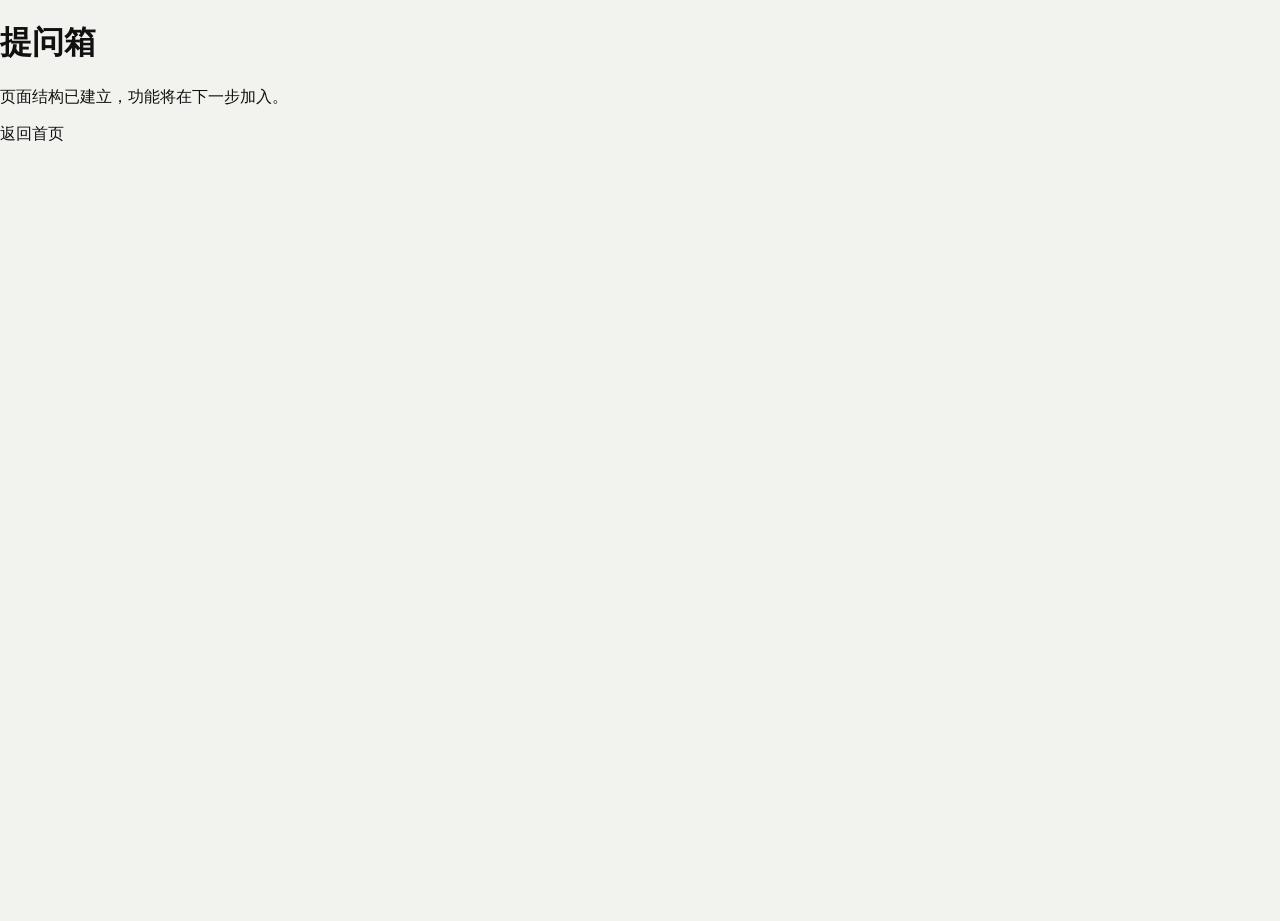
==== pages/question.html @ caac758d "脚手架重新搭建" ====
<!DOCTYPE html>
<html lang="zh-CN">
<head>
  <meta charset="UTF-8" />
  <meta
    name="viewport"
    content="width=device-width, initial-scale=1.0, viewport-fit=cover"
  />

  <title>提问箱 · 未读信号</title>

  <link rel="stylesheet" href="../css/base.css" />
</head>

<body>
  <main>
    <h1>提问箱</h1>
    <p>页面结构已建立，功能将在下一步加入。</p>
    <a href="../index.html">返回首页</a>
  </main>
</body>
</html>
---- css/base.css ----
:root {
  --ink: #111111;
  --ink-soft: rgba(17, 17, 17, 0.62);
  --ink-muted: rgba(17, 17, 17, 0.42);
  --line: rgba(17, 17, 17, 0.14);
  --line-strong: rgba(17, 17, 17, 0.26);

  --paper: #f2f2ef;
  --paper-deep: #e5e5e1;
  --glass: rgba(255, 255, 255, 0.42);

  /*
    不加载外部字体。
    中文优先使用系统无衬线字体；
    英文和数字使用等宽字体，形成信号设备界面感。
  */
  --font-sans:
    "PingFang SC",
    "Hiragino Sans GB",
    "Microsoft YaHei",
    "Noto Sans CJK SC",
    Arial,
    sans-serif;

  --font-mono:
    "SFMono-Regular",
    "Cascadia Mono",
    "Roboto Mono",
    "Courier New",
    monospace;
}

* {
  box-sizing: border-box;
}

html {
  min-width: 320px;
  min-height: 100%;
  background: var(--paper);
}

body {
  min-width: 320px;
  min-height: 100svh;
  margin: 0;
  color: var(--ink);
  background: var(--paper);
  font-family: var(--font-sans);
  -webkit-font-smoothing: antialiased;
  text-rendering: optimizeLegibility;
}

button,
a,
input,
textarea,
select {
  font: inherit;
}

a {
  color: inherit;
  text-decoration: none;
}

button {
  border: 0;
}

.app-shell {
  width: 100%;
  min-height: 100svh;
  overflow: hidden;
}

.is-hidden {
  display: none !important;
}

.is-leaving {
  animation: screen-leave 0.8s ease both;
}

.is-entering {
  animation: screen-enter 1s cubic-bezier(0.2, 0.8, 0.2, 1) both;
}

@keyframes screen-leave {
  to {
    opacity: 0;
    filter: blur(12px);
    transform: scale(1.025);
  }
}

@keyframes screen-enter {
  from {
    opacity: 0;
    filter: blur(12px);
    transform: scale(0.985);
  }

  to {
    opacity: 1;
    filter: blur(0);
    transform: scale(1);
  }
}

@media (prefers-reduced-motion: reduce) {
  *,
  *::before,
  *::after {
    animation-duration: 0.01ms !important;
    animation-iteration-count: 1 !important;
    transition-duration: 0.01ms !important;
  }
}
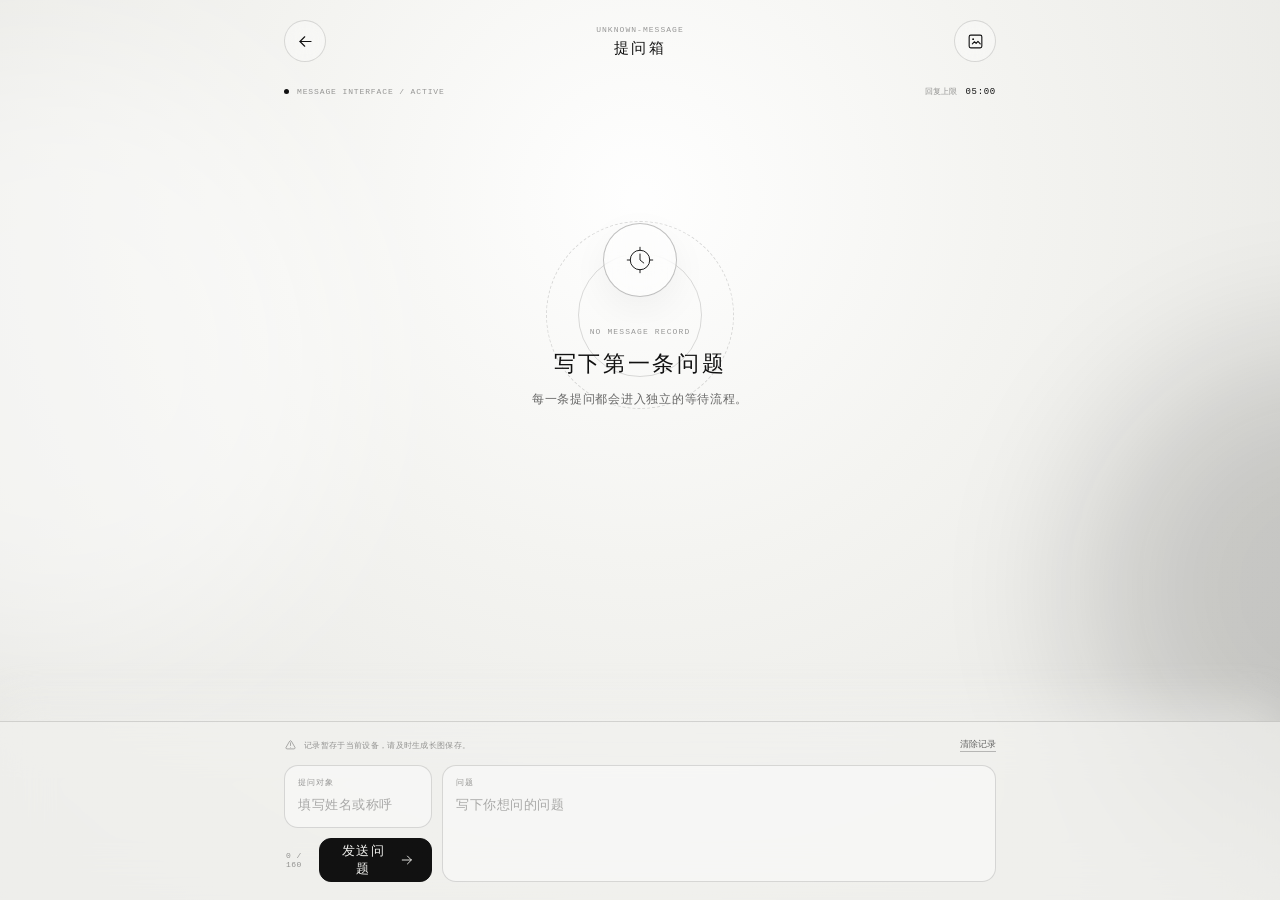
==== commit 7ad6e08e: "更新提问箱内容与逻辑" ====
--- a/pages/question.html
+++ b/pages/question.html
@@ -7,16 +7,275 @@
     content="width=device-width, initial-scale=1.0, viewport-fit=cover"
   />
 
+  <meta name="theme-color" content="#f2f2ef" />
+  <meta name="description" content="未读信号提问箱" />
+
   <title>提问箱 · 未读信号</title>
 
   <link rel="stylesheet" href="../css/base.css" />
+  <link rel="stylesheet" href="../css/question.css" />
 </head>
 
 <body>
-  <main>
-    <h1>提问箱</h1>
-    <p>页面结构已建立，功能将在下一步加入。</p>
-    <a href="../index.html">返回首页</a>
+  <main class="question-page">
+    <div class="question-grain" aria-hidden="true"></div>
+    <div class="question-ambient ambient-one" aria-hidden="true"></div>
+    <div class="question-ambient ambient-two" aria-hidden="true"></div>
+
+    <header class="question-header">
+      <a class="back-button" href="../index.html" aria-label="返回主页">
+        <svg
+          viewBox="0 0 24 24"
+          fill="none"
+          xmlns="http://www.w3.org/2000/svg"
+          aria-hidden="true"
+        >
+          <path
+            d="M19 12H5"
+            stroke="currentColor"
+            stroke-width="1.4"
+            stroke-linecap="round"
+          />
+          <path
+            d="M11 6L5 12L11 18"
+            stroke="currentColor"
+            stroke-width="1.4"
+            stroke-linecap="round"
+            stroke-linejoin="round"
+          />
+        </svg>
+      </a>
+
+      <div class="question-brand">
+        <span>UNKNOWN-MESSAGE</span>
+        <strong>提问箱</strong>
+      </div>
+
+      <button
+        class="header-icon-button"
+        id="exportButton"
+        type="button"
+        aria-label="生成对话长图"
+      >
+        <svg
+          viewBox="0 0 24 24"
+          fill="none"
+          xmlns="http://www.w3.org/2000/svg"
+          aria-hidden="true"
+        >
+          <rect
+            x="4"
+            y="4"
+            width="16"
+            height="16"
+            rx="2"
+            stroke="currentColor"
+            stroke-width="1.4"
+          />
+          <path
+            d="M8 15L10.7 12.3L12.8 14.4L15.1 11.8L18 15"
+            stroke="currentColor"
+            stroke-width="1.4"
+            stroke-linecap="round"
+            stroke-linejoin="round"
+          />
+          <circle
+            cx="9"
+            cy="9"
+            r="1.2"
+            fill="currentColor"
+          />
+        </svg>
+      </button>
+    </header>
+
+    <section class="session-meta" aria-label="当前传输设置">
+      <div class="session-meta-line">
+        <span class="meta-dot"></span>
+        <span>MESSAGE INTERFACE / ACTIVE</span>
+      </div>
+
+      <button class="wait-setting-link" id="waitSettingLink" type="button">
+        <span>回复上限</span>
+        <strong id="waitTimeLabel">05:00</strong>
+      </button>
+    </section>
+
+    <section class="conversation-area" id="conversationArea" aria-live="polite">
+      <div class="empty-conversation" id="emptyConversation">
+        <div class="empty-orbit empty-orbit-one" aria-hidden="true"></div>
+        <div class="empty-orbit empty-orbit-two" aria-hidden="true"></div>
+
+        <div class="empty-node" aria-hidden="true">
+          <svg
+            viewBox="0 0 48 48"
+            fill="none"
+            xmlns="http://www.w3.org/2000/svg"
+          >
+            <circle
+              cx="24"
+              cy="24"
+              r="13"
+              stroke="currentColor"
+              stroke-width="1.25"
+            />
+            <path
+              d="M24 16V24L29 28"
+              stroke="currentColor"
+              stroke-width="1.25"
+              stroke-linecap="round"
+              stroke-linejoin="round"
+            />
+            <path
+              d="M11 24H7M41 24H37M24 11V7M24 41V37"
+              stroke="currentColor"
+              stroke-width="1.25"
+              stroke-linecap="round"
+            />
+          </svg>
+        </div>
+
+        <p class="empty-eyebrow">NO MESSAGE RECORD</p>
+        <h1>写下第一条问题</h1>
+        <p class="empty-description">
+          每一条提问都会进入独立的等待流程。
+        </p>
+      </div>
+
+      <div class="message-list" id="messageList"></div>
+    </section>
+
+    <section class="composer-panel" id="composerPanel">
+      <div class="record-notice">
+        <svg
+          viewBox="0 0 24 24"
+          fill="none"
+          xmlns="http://www.w3.org/2000/svg"
+          aria-hidden="true"
+        >
+          <path
+            d="M12 7V12"
+            stroke="currentColor"
+            stroke-width="1.4"
+            stroke-linecap="round"
+          />
+          <circle cx="12" cy="16" r="0.8" fill="currentColor" />
+          <path
+            d="M10.3 4.2L3.9 15.2C3.1 16.6 4.1 18.3 5.7 18.3H18.3C19.9 18.3 20.9 16.6 20.1 15.2L13.7 4.2C12.9 2.9 11.1 2.9 10.3 4.2Z"
+            stroke="currentColor"
+            stroke-width="1.4"
+            stroke-linejoin="round"
+          />
+        </svg>
+
+        <span>记录暂存于当前设备，请及时生成长图保存。</span>
+
+        <button id="clearHistoryButton" type="button">
+          清除记录
+        </button>
+      </div>
+
+      <form class="question-form" id="questionForm">
+        <label class="field-group field-recipient">
+          <span class="field-label">提问对象</span>
+          <input
+            id="recipientInput"
+            name="recipient"
+            type="text"
+            maxlength="24"
+            autocomplete="off"
+            placeholder="填写姓名或称呼"
+          />
+        </label>
+
+        <label class="field-group field-question">
+          <span class="field-label">问题</span>
+          <textarea
+            id="questionInput"
+            name="question"
+            rows="2"
+            maxlength="160"
+            placeholder="写下你想问的问题"
+          ></textarea>
+        </label>
+
+        <div class="form-bottom">
+          <span class="character-count" id="characterCount">0 / 160</span>
+
+          <button class="send-button" id="sendButton" type="submit">
+            <span>发送问题</span>
+            <svg
+              viewBox="0 0 24 24"
+              fill="none"
+              xmlns="http://www.w3.org/2000/svg"
+              aria-hidden="true"
+            >
+              <path
+                d="M5 12H19"
+                stroke="currentColor"
+                stroke-width="1.4"
+                stroke-linecap="round"
+              />
+              <path
+                d="M13 6L19 12L13 18"
+                stroke="currentColor"
+                stroke-width="1.4"
+                stroke-linecap="round"
+                stroke-linejoin="round"
+              />
+            </svg>
+          </button>
+        </div>
+      </form>
+    </section>
+
+    <div class="export-layer is-hidden" id="exportLayer" role="dialog" aria-modal="true">
+      <div class="export-backdrop" data-close-export="true"></div>
+
+      <section class="export-dialog" aria-label="对话长图">
+        <header class="export-dialog-header">
+          <div>
+            <span>MESSAGE ARCHIVE</span>
+            <strong>对话长图已生成</strong>
+          </div>
+
+          <button
+            class="header-icon-button"
+            id="closeExportButton"
+            type="button"
+            aria-label="关闭长图预览"
+          >
+            <svg
+              viewBox="0 0 24 24"
+              fill="none"
+              xmlns="http://www.w3.org/2000/svg"
+              aria-hidden="true"
+            >
+              <path
+                d="M6 6L18 18M18 6L6 18"
+                stroke="currentColor"
+                stroke-width="1.4"
+                stroke-linecap="round"
+              />
+            </svg>
+          </button>
+        </header>
+
+        <div class="export-image-wrap">
+          <img id="exportImage" alt="未读信号对话记录长图" />
+        </div>
+
+        <p class="export-help">
+          长按图片保存；桌面设备可使用下载按钮保存。
+        </p>
+
+        <a class="download-button" id="downloadButton" download="unknown-message-record.png">
+          下载长图
+        </a>
+      </section>
+    </div>
   </main>
+
+  <script type="module" src="../js/question.js"></script>
 </body>
 </html>
--- a/css/question.css
+++ b/css/question.css
@@ -0,0 +1,821 @@
+.question-page {
+  position: relative;
+  display: flex;
+  flex-direction: column;
+  width: 100%;
+  min-height: 100svh;
+  overflow: hidden;
+  color: var(--ink);
+  background:
+    radial-gradient(
+      circle at 50% 22%,
+      rgba(255, 255, 255, 0.95) 0%,
+      rgba(244, 244, 241, 0.94) 38%,
+      rgba(228, 228, 224, 0.98) 100%
+    );
+}
+
+.question-grain {
+  position: fixed;
+  inset: 0;
+  z-index: 20;
+  pointer-events: none;
+  opacity: 0.2;
+  background-image:
+    radial-gradient(rgba(0, 0, 0, 0.18) 0.45px, transparent 0.55px);
+  background-size: 5px 5px;
+  mix-blend-mode: soft-light;
+}
+
+.question-ambient {
+  position: fixed;
+  z-index: 0;
+  border-radius: 50%;
+  pointer-events: none;
+  filter: blur(76px);
+}
+
+.ambient-one {
+  top: 5%;
+  left: -20%;
+  width: min(88vw, 620px);
+  aspect-ratio: 1;
+  opacity: 0.48;
+  background: rgba(255, 255, 255, 0.92);
+  animation: question-ambient-drift 11s ease-in-out infinite alternate;
+}
+
+.ambient-two {
+  right: -22%;
+  bottom: 8%;
+  width: min(72vw, 480px);
+  aspect-ratio: 1;
+  opacity: 0.16;
+  background: var(--ink);
+  animation: question-ambient-drift-reverse 13s ease-in-out infinite alternate;
+}
+
+.question-header,
+.session-meta,
+.conversation-area,
+.composer-panel {
+  position: relative;
+  z-index: 2;
+  width: min(100%, 760px);
+  margin-right: auto;
+  margin-left: auto;
+}
+
+.question-header {
+  display: grid;
+  grid-template-columns: 42px 1fr 42px;
+  align-items: center;
+  padding: max(20px, env(safe-area-inset-top)) 24px 0;
+}
+
+.back-button,
+.header-icon-button {
+  display: grid;
+  width: 42px;
+  height: 42px;
+  padding: 0;
+  place-items: center;
+  border: 1px solid var(--line);
+  border-radius: 50%;
+  color: var(--ink);
+  background: rgba(255, 255, 255, 0.3);
+  cursor: pointer;
+  backdrop-filter: blur(12px);
+  -webkit-backdrop-filter: blur(12px);
+  transition:
+    transform 0.28s ease,
+    color 0.28s ease,
+    background 0.28s ease,
+    border-color 0.28s ease;
+}
+
+.back-button svg,
+.header-icon-button svg {
+  width: 19px;
+  height: 19px;
+}
+
+.back-button:hover,
+.back-button:focus-visible,
+.header-icon-button:hover,
+.header-icon-button:focus-visible {
+  border-color: var(--ink);
+  color: var(--paper);
+  background: var(--ink);
+  outline: none;
+  transform: translateY(-2px);
+}
+
+.question-brand {
+  display: flex;
+  flex-direction: column;
+  align-items: center;
+  gap: 5px;
+}
+
+.question-brand span,
+.question-brand strong,
+.session-meta,
+.field-label,
+.character-count,
+.record-notice,
+.message-time,
+.message-kind,
+.export-dialog-header span,
+.export-help,
+.download-button {
+  font-family: var(--font-mono);
+}
+
+.question-brand span {
+  color: var(--ink-muted);
+  font-size: 8px;
+  letter-spacing: 0.13em;
+}
+
+.question-brand strong {
+  font-size: 15px;
+  font-weight: 500;
+  letter-spacing: 0.16em;
+}
+
+.session-meta {
+  display: flex;
+  align-items: center;
+  justify-content: space-between;
+  padding: 24px 24px 17px;
+  color: var(--ink-muted);
+  font-size: 8px;
+  letter-spacing: 0.11em;
+}
+
+.session-meta-line {
+  display: flex;
+  align-items: center;
+  gap: 8px;
+}
+
+.meta-dot {
+  width: 5px;
+  height: 5px;
+  border-radius: 50%;
+  background: var(--ink);
+  animation: meta-dot-pulse 1.8s ease-out infinite;
+}
+
+.wait-setting-link {
+  display: flex;
+  align-items: center;
+  gap: 8px;
+  padding: 0;
+  color: var(--ink-muted);
+  border: 0;
+  background: transparent;
+  cursor: pointer;
+}
+
+.wait-setting-link strong {
+  color: var(--ink);
+  font-size: 9px;
+  font-weight: 500;
+  letter-spacing: 0.08em;
+}
+
+.conversation-area {
+  flex: 1;
+  min-height: 0;
+  overflow-y: auto;
+  padding: 6px 24px 252px;
+  scrollbar-width: none;
+}
+
+.conversation-area::-webkit-scrollbar {
+  display: none;
+}
+
+.empty-conversation {
+  position: relative;
+  display: grid;
+  min-height: 390px;
+  overflow: hidden;
+  place-content: center;
+  place-items: center;
+  text-align: center;
+}
+
+.empty-orbit {
+  position: absolute;
+  border: 1px solid var(--line);
+  border-radius: 50%;
+}
+
+.empty-orbit-one {
+  width: 188px;
+  height: 188px;
+  border-style: dashed;
+  animation: empty-orbit-spin 16s linear infinite;
+}
+
+.empty-orbit-two {
+  width: 124px;
+  height: 124px;
+  animation: empty-orbit-spin-reverse 10s linear infinite;
+}
+
+.empty-node {
+  position: relative;
+  z-index: 1;
+  display: grid;
+  width: 74px;
+  height: 74px;
+  margin-bottom: 30px;
+  place-items: center;
+  border: 1px solid var(--line-strong);
+  border-radius: 50%;
+  background: rgba(255, 255, 255, 0.32);
+  box-shadow: 0 12px 36px rgba(17, 17, 17, 0.05);
+  backdrop-filter: blur(14px);
+  -webkit-backdrop-filter: blur(14px);
+}
+
+.empty-node svg {
+  width: 36px;
+  height: 36px;
+}
+
+.empty-eyebrow {
+  position: relative;
+  z-index: 1;
+  margin: 0;
+  color: var(--ink-muted);
+  font-family: var(--font-mono);
+  font-size: 8px;
+  letter-spacing: 0.14em;
+}
+
+.empty-conversation h1 {
+  position: relative;
+  z-index: 1;
+  margin: 13px 0 0;
+  font-size: 22px;
+  font-weight: 500;
+  letter-spacing: 0.12em;
+}
+
+.empty-description {
+  position: relative;
+  z-index: 1;
+  margin: 12px 0 0;
+  color: var(--ink-soft);
+  font-size: 12px;
+  letter-spacing: 0.06em;
+}
+
+.message-list {
+  display: flex;
+  flex-direction: column;
+  gap: 16px;
+  width: 100%;
+  padding-top: 8px;
+}
+
+.message-block {
+  display: flex;
+  flex-direction: column;
+  max-width: 88%;
+  animation: message-enter 0.54s cubic-bezier(0.2, 0.8, 0.2, 1) both;
+}
+
+.message-block.is-question {
+  align-self: flex-end;
+  align-items: flex-end;
+}
+
+.message-block.is-response,
+.message-block.is-pending {
+  align-self: flex-start;
+  align-items: flex-start;
+}
+
+.message-meta {
+  display: flex;
+  align-items: center;
+  gap: 8px;
+  margin: 0 4px 7px;
+  color: var(--ink-muted);
+}
+
+.message-kind {
+  font-size: 8px;
+  letter-spacing: 0.12em;
+}
+
+.message-time {
+  font-size: 8px;
+  letter-spacing: 0.06em;
+}
+
+.message-bubble {
+  position: relative;
+  padding: 15px 16px;
+  border: 1px solid var(--line);
+  border-radius: 16px;
+  box-shadow: 0 12px 32px rgba(17, 17, 17, 0.04);
+  font-size: 14px;
+  letter-spacing: 0.045em;
+  line-height: 1.75;
+  word-break: break-word;
+  backdrop-filter: blur(15px);
+  -webkit-backdrop-filter: blur(15px);
+}
+
+.is-question .message-bubble {
+  border-top-right-radius: 3px;
+  color: var(--paper);
+  background: var(--ink);
+}
+
+.is-response .message-bubble {
+  border-top-left-radius: 3px;
+  background: rgba(255, 255, 255, 0.45);
+}
+
+.response-recipient {
+  display: block;
+  margin-bottom: 11px;
+  color: var(--ink-muted);
+  font-family: var(--font-mono);
+  font-size: 8px;
+  letter-spacing: 0.12em;
+}
+
+.response-card-row {
+  display: flex;
+  flex-wrap: wrap;
+  gap: 7px;
+}
+
+.response-card {
+  display: inline-flex;
+  padding: 6px 9px;
+  border: 1px solid var(--line-strong);
+  border-radius: 6px;
+  background: rgba(255, 255, 255, 0.48);
+  color: var(--ink);
+  font-size: 13px;
+  letter-spacing: 0.05em;
+  line-height: 1.5;
+  box-shadow: 0 3px 10px rgba(17, 17, 17, 0.025);
+}
+
+.pending-bubble {
+  display: flex;
+  align-items: center;
+  gap: 10px;
+  min-width: 178px;
+  border-top-left-radius: 3px;
+  background: rgba(255, 255, 255, 0.36);
+}
+
+.pending-rings {
+  position: relative;
+  width: 22px;
+  height: 22px;
+}
+
+.pending-rings::before,
+.pending-rings::after {
+  position: absolute;
+  inset: 0;
+  content: "";
+  border: 1px solid var(--ink);
+  border-radius: 50%;
+  animation: pending-ring 1.8s ease-out infinite;
+}
+
+.pending-rings::after {
+  animation-delay: 0.9s;
+}
+
+.pending-copy {
+  display: flex;
+  flex-direction: column;
+  gap: 4px;
+}
+
+.pending-copy strong {
+  font-size: 12px;
+  font-weight: 500;
+  letter-spacing: 0.08em;
+}
+
+.pending-copy small {
+  color: var(--ink-muted);
+  font-family: var(--font-mono);
+  font-size: 8px;
+  letter-spacing: 0.08em;
+}
+
+.composer-panel {
+  position: fixed;
+  right: 0;
+  bottom: 0;
+  left: 0;
+  width: 100%;
+  padding:
+    11px max(24px, env(safe-area-inset-right))
+    max(18px, env(safe-area-inset-bottom))
+    max(24px, env(safe-area-inset-left));
+  border-top: 1px solid var(--line);
+  background: rgba(242, 242, 239, 0.72);
+  box-shadow: 0 -18px 42px rgba(242, 242, 239, 0.46);
+  backdrop-filter: blur(24px);
+  -webkit-backdrop-filter: blur(24px);
+}
+
+.composer-panel > * {
+  width: min(100%, 712px);
+  margin-right: auto;
+  margin-left: auto;
+}
+
+.record-notice {
+  display: flex;
+  align-items: center;
+  gap: 7px;
+  min-height: 24px;
+  color: var(--ink-muted);
+  font-size: 8px;
+  letter-spacing: 0.04em;
+}
+
+.record-notice svg {
+  flex: 0 0 auto;
+  width: 13px;
+  height: 13px;
+}
+
+.record-notice button {
+  margin-left: auto;
+  padding: 0;
+  color: var(--ink-soft);
+  border: 0;
+  border-bottom: 1px solid var(--line-strong);
+  background: transparent;
+  font-size: 9px;
+  cursor: pointer;
+}
+
+.question-form {
+  display: grid;
+  grid-template-columns: 148px 1fr;
+  gap: 10px;
+  margin-top: 8px;
+}
+
+.field-group {
+  display: flex;
+  flex-direction: column;
+  min-width: 0;
+  padding: 11px 13px;
+  border: 1px solid var(--line);
+  border-radius: 14px;
+  background: rgba(255, 255, 255, 0.4);
+  transition:
+    border-color 0.25s ease,
+    box-shadow 0.25s ease,
+    background 0.25s ease;
+}
+
+.field-group:focus-within {
+  border-color: var(--line-strong);
+  background: rgba(255, 255, 255, 0.64);
+  box-shadow: 0 8px 24px rgba(17, 17, 17, 0.05);
+}
+
+.field-label {
+  margin-bottom: 7px;
+  color: var(--ink-muted);
+  font-size: 8px;
+  letter-spacing: 0.12em;
+}
+
+.field-group input,
+.field-group textarea {
+  width: 100%;
+  padding: 0;
+  resize: none;
+  color: var(--ink);
+  border: 0;
+  outline: 0;
+  background: transparent;
+  font-size: 13px;
+  letter-spacing: 0.04em;
+  line-height: 1.6;
+}
+
+.field-group input::placeholder,
+.field-group textarea::placeholder {
+  color: rgba(17, 17, 17, 0.34);
+}
+
+.field-question {
+  grid-row: span 2;
+}
+
+.field-question textarea {
+  min-height: 51px;
+  max-height: 96px;
+}
+
+.form-bottom {
+  display: flex;
+  align-items: center;
+  justify-content: space-between;
+  min-width: 0;
+  padding-left: 2px;
+}
+
+.character-count {
+  color: var(--ink-muted);
+  font-size: 8px;
+  letter-spacing: 0.06em;
+}
+
+.send-button {
+  display: inline-flex;
+  align-items: center;
+  justify-content: center;
+  gap: 11px;
+  min-height: 44px;
+  padding: 0 16px 0 19px;
+  border: 1px solid var(--ink);
+  border-radius: 12px;
+  color: var(--paper);
+  background: var(--ink);
+  font-size: 13px;
+  letter-spacing: 0.1em;
+  cursor: pointer;
+  transition:
+    opacity 0.25s ease,
+    transform 0.25s ease,
+    background 0.25s ease;
+}
+
+.send-button svg {
+  width: 18px;
+  height: 18px;
+}
+
+.send-button:hover,
+.send-button:focus-visible {
+  outline: none;
+  background: #2a2a2a;
+  transform: translateY(-2px);
+}
+
+.send-button:disabled,
+.question-form.is-locked .field-group,
+.question-form.is-locked .send-button {
+  cursor: not-allowed;
+}
+
+.question-form.is-locked .field-group {
+  opacity: 0.48;
+}
+
+.question-form.is-locked .send-button {
+  opacity: 0.45;
+}
+
+.export-layer {
+  position: fixed;
+  inset: 0;
+  z-index: 50;
+  display: grid;
+  padding: 20px;
+  overflow-y: auto;
+  place-items: center;
+}
+
+.export-backdrop {
+  position: fixed;
+  inset: 0;
+  background: rgba(17, 17, 17, 0.34);
+  backdrop-filter: blur(8px);
+  -webkit-backdrop-filter: blur(8px);
+}
+
+.export-dialog {
+  position: relative;
+  width: min(100%, 460px);
+  max-height: calc(100svh - 40px);
+  padding: 18px;
+  overflow-y: auto;
+  border: 1px solid rgba(255, 255, 255, 0.36);
+  border-radius: 20px;
+  background: rgba(244, 244, 241, 0.84);
+  box-shadow: 0 24px 90px rgba(0, 0, 0, 0.2);
+  backdrop-filter: blur(26px);
+  -webkit-backdrop-filter: blur(26px);
+  animation: export-dialog-in 0.34s ease both;
+}
+
+.export-dialog-header {
+  display: flex;
+  align-items: center;
+  justify-content: space-between;
+  margin-bottom: 15px;
+}
+
+.export-dialog-header div {
+  display: flex;
+  flex-direction: column;
+  gap: 6px;
+}
+
+.export-dialog-header span {
+  color: var(--ink-muted);
+  font-size: 8px;
+  letter-spacing: 0.12em;
+}
+
+.export-dialog-header strong {
+  font-size: 15px;
+  font-weight: 500;
+  letter-spacing: 0.1em;
+}
+
+.export-image-wrap {
+  overflow: hidden;
+  border: 1px solid var(--line);
+  border-radius: 10px;
+  background: #f2f2ef;
+}
+
+.export-image-wrap img {
+  display: block;
+  width: 100%;
+  height: auto;
+}
+
+.export-help {
+  margin: 13px 0;
+  color: var(--ink-muted);
+  font-size: 8px;
+  letter-spacing: 0.06em;
+  line-height: 1.7;
+}
+
+.download-button {
+  display: block;
+  width: 100%;
+  padding: 13px;
+  border-radius: 10px;
+  color: var(--paper);
+  background: var(--ink);
+  font-size: 10px;
+  letter-spacing: 0.12em;
+  text-align: center;
+}
+
+@keyframes question-ambient-drift {
+  from {
+    transform: translate(-6%, -5%) scale(0.9);
+  }
+
+  to {
+    transform: translate(27%, 21%) scale(1.15);
+  }
+}
+
+@keyframes question-ambient-drift-reverse {
+  from {
+    transform: translate(8%, 8%) scale(0.85);
+  }
+
+  to {
+    transform: translate(-22%, -24%) scale(1.18);
+  }
+}
+
+@keyframes meta-dot-pulse {
+  0% {
+    box-shadow: 0 0 0 0 rgba(17, 17, 17, 0.28);
+  }
+
+  80%,
+  100% {
+    box-shadow: 0 0 0 6px rgba(17, 17, 17, 0);
+  }
+}
+
+@keyframes empty-orbit-spin {
+  to {
+    transform: rotate(360deg);
+  }
+}
+
+@keyframes empty-orbit-spin-reverse {
+  to {
+    transform: rotate(-360deg);
+  }
+}
+
+@keyframes message-enter {
+  from {
+    opacity: 0;
+    transform: translateY(10px);
+  }
+
+  to {
+    opacity: 1;
+    transform: translateY(0);
+  }
+}
+
+@keyframes pending-ring {
+  0% {
+    opacity: 0.7;
+    transform: scale(0.45);
+  }
+
+  100% {
+    opacity: 0;
+    transform: scale(1.25);
+  }
+}
+
+@keyframes export-dialog-in {
+  from {
+    opacity: 0;
+    transform: translateY(16px) scale(0.98);
+  }
+
+  to {
+    opacity: 1;
+    transform: translateY(0) scale(1);
+  }
+}
+
+@media (max-width: 560px) {
+  .question-header {
+    padding-right: 18px;
+    padding-left: 18px;
+  }
+
+  .session-meta {
+    padding-right: 20px;
+    padding-left: 20px;
+  }
+
+  .conversation-area {
+    padding-right: 20px;
+    padding-bottom: 290px;
+    padding-left: 20px;
+  }
+
+  .composer-panel {
+    padding-right: 16px;
+    padding-left: 16px;
+  }
+
+  .question-form {
+    grid-template-columns: 1fr;
+  }
+
+  .field-question {
+    grid-row: auto;
+  }
+
+  .form-bottom {
+    min-height: 44px;
+  }
+
+  .message-block {
+    max-width: 92%;
+  }
+}
+
+@media (max-width: 390px) {
+  .record-notice {
+    font-size: 7px;
+  }
+
+  .record-notice button {
+    font-size: 8px;
+  }
+
+  .session-meta {
+    font-size: 7px;
+  }
+
+  .empty-conversation {
+    min-height: 350px;
+  }
+}
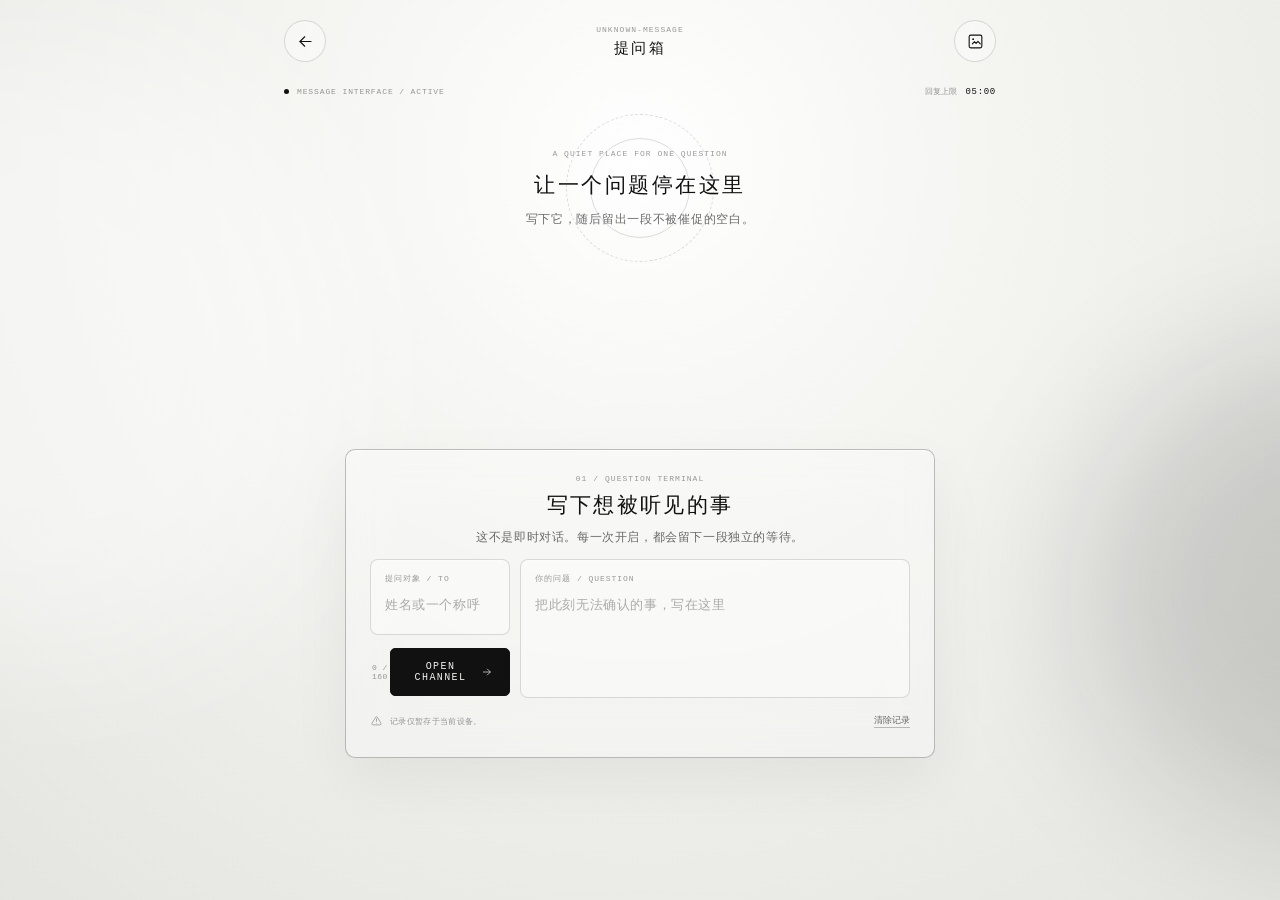
==== commit 659d9084: "提问箱颜色修改" ====
--- a/pages/question.html
+++ b/pages/question.html
@@ -17,7 +17,7 @@
 </head>
 
 <body>
-  <main class="question-page">
+  <main class="question-page" id="questionPage">
     <div class="question-grain" aria-hidden="true"></div>
     <div class="question-ambient ambient-one" aria-hidden="true"></div>
     <div class="question-ambient ambient-two" aria-hidden="true"></div>
@@ -79,12 +79,7 @@
             stroke-linecap="round"
             stroke-linejoin="round"
           />
-          <circle
-            cx="9"
-            cy="9"
-            r="1.2"
-            fill="currentColor"
-          />
+          <circle cx="9" cy="9" r="1.2" fill="currentColor" />
         </svg>
       </button>
     </header>
@@ -106,39 +101,10 @@
         <div class="empty-orbit empty-orbit-one" aria-hidden="true"></div>
         <div class="empty-orbit empty-orbit-two" aria-hidden="true"></div>
 
-        <div class="empty-node" aria-hidden="true">
-          <svg
-            viewBox="0 0 48 48"
-            fill="none"
-            xmlns="http://www.w3.org/2000/svg"
-          >
-            <circle
-              cx="24"
-              cy="24"
-              r="13"
-              stroke="currentColor"
-              stroke-width="1.25"
-            />
-            <path
-              d="M24 16V24L29 28"
-              stroke="currentColor"
-              stroke-width="1.25"
-              stroke-linecap="round"
-              stroke-linejoin="round"
-            />
-            <path
-              d="M11 24H7M41 24H37M24 11V7M24 41V37"
-              stroke="currentColor"
-              stroke-width="1.25"
-              stroke-linecap="round"
-            />
-          </svg>
-        </div>
-
-        <p class="empty-eyebrow">NO MESSAGE RECORD</p>
-        <h1>写下第一条问题</h1>
+        <p class="empty-eyebrow">A QUIET PLACE FOR ONE QUESTION</p>
+        <h1>让一个问题停在这里</h1>
         <p class="empty-description">
-          每一条提问都会进入独立的等待流程。
+          写下它，随后留出一段不被催促的空白。
         </p>
       </div>
 
@@ -146,56 +112,33 @@
     </section>
 
     <section class="composer-panel" id="composerPanel">
-      <div class="record-notice">
-        <svg
-          viewBox="0 0 24 24"
-          fill="none"
-          xmlns="http://www.w3.org/2000/svg"
-          aria-hidden="true"
-        >
-          <path
-            d="M12 7V12"
-            stroke="currentColor"
-            stroke-width="1.4"
-            stroke-linecap="round"
-          />
-          <circle cx="12" cy="16" r="0.8" fill="currentColor" />
-          <path
-            d="M10.3 4.2L3.9 15.2C3.1 16.6 4.1 18.3 5.7 18.3H18.3C19.9 18.3 20.9 16.6 20.1 15.2L13.7 4.2C12.9 2.9 11.1 2.9 10.3 4.2Z"
-            stroke="currentColor"
-            stroke-width="1.4"
-            stroke-linejoin="round"
-          />
-        </svg>
-
-        <span>记录暂存于当前设备，请及时生成长图保存。</span>
-
-        <button id="clearHistoryButton" type="button">
-          清除记录
-        </button>
+      <div class="composer-intro">
+        <span class="composer-index">01 / QUESTION TERMINAL</span>
+        <strong>写下想被听见的事</strong>
+        <p>这不是即时对话。每一次开启，都会留下一段独立的等待。</p>
       </div>
 
       <form class="question-form" id="questionForm">
         <label class="field-group field-recipient">
-          <span class="field-label">提问对象</span>
+          <span class="field-label">提问对象 / TO</span>
           <input
             id="recipientInput"
             name="recipient"
             type="text"
             maxlength="24"
             autocomplete="off"
-            placeholder="填写姓名或称呼"
+            placeholder="姓名或一个称呼"
           />
         </label>
 
         <label class="field-group field-question">
-          <span class="field-label">问题</span>
+          <span class="field-label">你的问题 / QUESTION</span>
           <textarea
             id="questionInput"
             name="question"
-            rows="2"
+            rows="4"
             maxlength="160"
-            placeholder="写下你想问的问题"
+            placeholder="把此刻无法确认的事，写在这里"
           ></textarea>
         </label>
 
@@ -203,7 +146,7 @@
           <span class="character-count" id="characterCount">0 / 160</span>
 
           <button class="send-button" id="sendButton" type="submit">
-            <span>发送问题</span>
+            <span>OPEN CHANNEL</span>
             <svg
               viewBox="0 0 24 24"
               fill="none"
@@ -227,6 +170,35 @@
           </button>
         </div>
       </form>
+
+      <div class="record-notice">
+        <svg
+          viewBox="0 0 24 24"
+          fill="none"
+          xmlns="http://www.w3.org/2000/svg"
+          aria-hidden="true"
+        >
+          <path
+            d="M12 7V12"
+            stroke="currentColor"
+            stroke-width="1.4"
+            stroke-linecap="round"
+          />
+          <circle cx="12" cy="16" r="0.8" fill="currentColor" />
+          <path
+            d="M10.3 4.2L3.9 15.2C3.1 16.6 4.1 18.3 5.7 18.3H18.3C19.9 18.3 20.9 16.6 20.1 15.2L13.7 4.2C12.9 2.9 11.1 2.9 10.3 4.2Z"
+            stroke="currentColor"
+            stroke-width="1.4"
+            stroke-linejoin="round"
+          />
+        </svg>
+
+        <span>记录仅暂存于当前设备。</span>
+
+        <button id="clearHistoryButton" type="button">
+          清除记录
+        </button>
+      </div>
     </section>
 
     <div class="export-layer is-hidden" id="exportLayer" role="dialog" aria-modal="true">
@@ -279,3 +251,5 @@
   <script type="module" src="../js/question.js"></script>
 </body>
 </html>
+
+
--- a/css/question.css
+++ b/css/question.css
@@ -8,8 +8,8 @@
   color: var(--ink);
   background:
     radial-gradient(
-      circle at 50% 22%,
-      rgba(255, 255, 255, 0.95) 0%,
+      circle at 50% 18%,
+      rgba(255, 255, 255, 0.97) 0%,
       rgba(244, 244, 241, 0.94) 38%,
       rgba(228, 228, 224, 0.98) 100%
     );
@@ -20,9 +20,9 @@
   inset: 0;
   z-index: 20;
   pointer-events: none;
-  opacity: 0.2;
+  opacity: 0.18;
   background-image:
-    radial-gradient(rgba(0, 0, 0, 0.18) 0.45px, transparent 0.55px);
+    radial-gradient(rgba(0, 0, 0, 0.16) 0.45px, transparent 0.55px);
   background-size: 5px 5px;
   mix-blend-mode: soft-light;
 }
@@ -36,7 +36,7 @@
 }
 
 .ambient-one {
-  top: 5%;
+  top: 4%;
   left: -20%;
   width: min(88vw, 620px);
   aspect-ratio: 1;
@@ -50,7 +50,7 @@
   bottom: 8%;
   width: min(72vw, 480px);
   aspect-ratio: 1;
-  opacity: 0.16;
+  opacity: 0.15;
   background: var(--ink);
   animation: question-ambient-drift-reverse 13s ease-in-out infinite alternate;
 }
@@ -148,7 +148,7 @@
   display: flex;
   align-items: center;
   justify-content: space-between;
-  padding: 24px 24px 17px;
+  padding: 24px 24px 12px;
   color: var(--ink-muted);
   font-size: 8px;
   letter-spacing: 0.11em;
@@ -160,11 +160,16 @@
   gap: 8px;
 }
 
-.meta-dot {
+.meta-dot,
+.signal-live-dot,
+.received-mark {
   width: 5px;
   height: 5px;
   border-radius: 50%;
   background: var(--ink);
+}
+
+.meta-dot {
   animation: meta-dot-pulse 1.8s ease-out infinite;
 }
 
@@ -190,7 +195,7 @@
   flex: 1;
   min-height: 0;
   overflow-y: auto;
-  padding: 6px 24px 252px;
+  padding: 4px 24px 24px;
   scrollbar-width: none;
 }
 
@@ -201,7 +206,8 @@
 .empty-conversation {
   position: relative;
   display: grid;
-  min-height: 390px;
+  min-height: 160px;
+  padding: 24px;
   overflow: hidden;
   place-content: center;
   place-items: center;
@@ -215,37 +221,16 @@
 }
 
 .empty-orbit-one {
-  width: 188px;
-  height: 188px;
+  width: 148px;
+  height: 148px;
   border-style: dashed;
   animation: empty-orbit-spin 16s linear infinite;
 }
 
 .empty-orbit-two {
-  width: 124px;
-  height: 124px;
+  width: 100px;
+  height: 100px;
   animation: empty-orbit-spin-reverse 10s linear infinite;
-}
-
-.empty-node {
-  position: relative;
-  z-index: 1;
-  display: grid;
-  width: 74px;
-  height: 74px;
-  margin-bottom: 30px;
-  place-items: center;
-  border: 1px solid var(--line-strong);
-  border-radius: 50%;
-  background: rgba(255, 255, 255, 0.32);
-  box-shadow: 0 12px 36px rgba(17, 17, 17, 0.05);
-  backdrop-filter: blur(14px);
-  -webkit-backdrop-filter: blur(14px);
-}
-
-.empty-node svg {
-  width: 36px;
-  height: 36px;
 }
 
 .empty-eyebrow {
@@ -255,14 +240,14 @@
   color: var(--ink-muted);
   font-family: var(--font-mono);
   font-size: 8px;
-  letter-spacing: 0.14em;
+  letter-spacing: 0.13em;
 }
 
 .empty-conversation h1 {
   position: relative;
   z-index: 1;
   margin: 13px 0 0;
-  font-size: 22px;
+  font-size: 21px;
   font-weight: 500;
   letter-spacing: 0.12em;
 }
@@ -279,227 +264,531 @@
 .message-list {
   display: flex;
   flex-direction: column;
-  gap: 16px;
+  gap: 23px;
   width: 100%;
-  padding-top: 8px;
+  padding: 8px 0 12px;
 }
 
 .message-block {
   display: flex;
   flex-direction: column;
-  max-width: 88%;
+  width: 100%;
   animation: message-enter 0.54s cubic-bezier(0.2, 0.8, 0.2, 1) both;
 }
 
 .message-block.is-question {
-  align-self: flex-end;
   align-items: flex-end;
 }
 
-.message-block.is-response,
-.message-block.is-pending {
-  align-self: flex-start;
-  align-items: flex-start;
-}
-
 .message-meta {
   display: flex;
   align-items: center;
   gap: 8px;
-  margin: 0 4px 7px;
-  color: var(--ink-muted);
-}
-
-.message-kind {
-  font-size: 8px;
-  letter-spacing: 0.12em;
-}
-
+  margin: 0 4px 8px;
+  color: var(--ink-muted);
+}
+
+.is-question .message-meta {
+  justify-content: flex-end;
+}
+
+.message-kind,
 .message-time {
   font-size: 8px;
-  letter-spacing: 0.06em;
-}
-
-.message-bubble {
-  position: relative;
-  padding: 15px 16px;
-  border: 1px solid var(--line);
-  border-radius: 16px;
-  box-shadow: 0 12px 32px rgba(17, 17, 17, 0.04);
-  font-size: 14px;
-  letter-spacing: 0.045em;
-  line-height: 1.75;
-  word-break: break-word;
-  backdrop-filter: blur(15px);
-  -webkit-backdrop-filter: blur(15px);
-}
-
-.is-question .message-bubble {
-  border-top-right-radius: 3px;
+  letter-spacing: 0.1em;
+}
+
+.question-message-card {
+  width: min(88%, 490px);
+  padding: 16px 17px 17px;
+  border: 1px solid rgba(17, 17, 17, 0.9);
+  border-radius: 17px 17px 4px 17px;
   color: var(--paper);
   background: var(--ink);
-}
-
-.is-response .message-bubble {
-  border-top-left-radius: 3px;
-  background: rgba(255, 255, 255, 0.45);
-}
-
-.response-recipient {
+  box-shadow: 0 14px 30px rgba(17, 17, 17, 0.1);
+}
+
+.question-message-to {
   display: block;
-  margin-bottom: 11px;
-  color: var(--ink-muted);
+  margin-bottom: 12px;
+  color: rgba(242, 242, 239, 0.55);
   font-family: var(--font-mono);
   font-size: 8px;
   letter-spacing: 0.12em;
 }
 
+.question-message-card p {
+  margin: 0;
+  font-size: 14px;
+  letter-spacing: 0.055em;
+  line-height: 1.85;
+  word-break: break-word;
+}
+
+/* 回讯档案卡 */
+
+.received-message-card {
+  width: min(100%, 570px);
+  padding: 15px;
+  overflow: hidden;
+  border: 1px solid var(--line-strong);
+  border-radius: 7px;
+  background:
+    linear-gradient(
+      135deg,
+      rgba(255, 255, 255, 0.76),
+      rgba(255, 255, 255, 0.26)
+    );
+  box-shadow:
+    0 18px 44px rgba(17, 17, 17, 0.06),
+    inset 0 1px 0 rgba(255, 255, 255, 0.62);
+  backdrop-filter: blur(20px);
+  -webkit-backdrop-filter: blur(20px);
+}
+
+.received-card-header,
+.received-card-footer {
+  display: flex;
+  align-items: center;
+  justify-content: space-between;
+  gap: 9px;
+  color: var(--ink-muted);
+  font-family: var(--font-mono);
+  font-size: 8px;
+  letter-spacing: 0.1em;
+}
+
+.received-card-header {
+  padding-bottom: 13px;
+  border-bottom: 1px solid var(--line);
+}
+
+.received-card-header span:nth-child(2) {
+  overflow: hidden;
+  text-overflow: ellipsis;
+  white-space: nowrap;
+}
+
+.received-card-content {
+  display: grid;
+  gap: 14px;
+  padding: 16px 0;
+}
+
+.received-card-footer {
+  padding-top: 12px;
+  border-top: 1px solid var(--line);
+  font-size: 7px;
+  color: rgba(17, 17, 17, 0.38);
+}
+
+/* 字卡 */
+
 .response-card-row {
   display: flex;
   flex-wrap: wrap;
-  gap: 7px;
+  gap: 8px;
 }
 
 .response-card {
   display: inline-flex;
-  padding: 6px 9px;
+  padding: 8px 10px;
   border: 1px solid var(--line-strong);
-  border-radius: 6px;
+  border-radius: 3px;
   background: rgba(255, 255, 255, 0.48);
   color: var(--ink);
   font-size: 13px;
+  letter-spacing: 0.06em;
+  line-height: 1.55;
+  box-shadow: 0 4px 13px rgba(17, 17, 17, 0.035);
+}
+
+.response-card:nth-child(3n + 2) {
+  transform: translateY(4px) rotate(-1deg);
+}
+
+.response-card:nth-child(3n) {
+  transform: translateY(-2px) rotate(0.8deg);
+}
+
+/* 塔罗 */
+
+.tarot-reply-card {
+  display: grid;
+  grid-template-columns: 118px 1fr;
+  gap: 16px;
+  align-items: center;
+}
+
+.tarot-card-frame {
+  position: relative;
+  display: flex;
+  flex-direction: column;
+  justify-content: space-between;
+  min-height: 174px;
+  padding: 8px;
+  overflow: hidden;
+  border: 1px solid var(--ink);
+  background: rgba(255, 255, 255, 0.34);
+}
+
+.tarot-card-frame::before {
+  position: absolute;
+  inset: 4px;
+  content: "";
+  border: 1px solid var(--line);
+  pointer-events: none;
+}
+
+.tarot-card-number {
+  position: relative;
+  z-index: 1;
+  color: var(--ink-muted);
+  font-family: var(--font-mono);
+  font-size: 6px;
+  letter-spacing: 0.12em;
+  text-align: center;
+}
+
+.tarot-card-art {
+  position: relative;
+  z-index: 1;
+  display: grid;
+  width: 100%;
+  aspect-ratio: 1;
+  place-items: center;
+}
+
+.tarot-card-art svg {
+  width: 84px;
+  height: 84px;
+}
+
+.tarot-card-bottom {
+  font-size: 5px;
+}
+
+.tarot-copy {
+  display: flex;
+  flex-direction: column;
+  gap: 8px;
+}
+
+.tarot-copy span,
+.gift-copy span {
+  color: var(--ink-muted);
+  font-family: var(--font-mono);
+  font-size: 8px;
+  letter-spacing: 0.1em;
+}
+
+.tarot-copy strong,
+.gift-copy strong {
+  font-size: 17px;
+  font-weight: 500;
+  letter-spacing: 0.1em;
+}
+
+.tarot-copy p {
+  margin: 0;
+  color: var(--ink-soft);
+  font-size: 12px;
+  letter-spacing: 0.06em;
+  line-height: 1.75;
+}
+
+/* 礼物 */
+
+.gift-reply-card {
+  display: flex;
+  align-items: center;
+  gap: 15px;
+  min-height: 98px;
+  padding: 13px;
+  border: 1px dashed var(--line-strong);
+  background: rgba(255, 255, 255, 0.22);
+}
+
+.gift-art {
+  display: grid;
+  flex: 0 0 auto;
+  width: 68px;
+  height: 68px;
+  place-items: center;
+  border: 1px solid var(--line);
+  border-radius: 50%;
+  background: rgba(255, 255, 255, 0.42);
+}
+
+.gift-art svg {
+  width: 40px;
+  height: 40px;
+}
+
+.gift-copy {
+  display: flex;
+  flex-direction: column;
+  gap: 8px;
+}
+
+/* 等待观测台 */
+
+.is-pending {
+  align-items: center;
+}
+
+.signal-observatory {
+  position: relative;
+  width: min(100%, 610px);
+  padding: 16px;
+  overflow: hidden;
+  border: 1px solid var(--line-strong);
+  border-radius: 8px;
+  background:
+    radial-gradient(
+      circle at 50% 43%,
+      rgba(255, 255, 255, 0.8),
+      rgba(255, 255, 255, 0.2) 58%,
+      rgba(255, 255, 255, 0.08)
+    );
+  box-shadow:
+    0 22px 54px rgba(17, 17, 17, 0.07),
+    inset 0 1px 0 rgba(255, 255, 255, 0.65);
+  backdrop-filter: blur(22px);
+  -webkit-backdrop-filter: blur(22px);
+}
+
+.signal-observatory-top {
+  display: flex;
+  align-items: center;
+  gap: 8px;
+  color: var(--ink-muted);
+  font-family: var(--font-mono);
+  font-size: 8px;
+  letter-spacing: 0.1em;
+}
+
+.signal-observatory-top time {
+  margin-left: auto;
+  color: var(--ink);
+}
+
+.signal-live-dot {
+  animation: meta-dot-pulse 1.7s ease-out infinite;
+}
+
+.signal-core-wrap {
+  position: relative;
+  display: grid;
+  width: 180px;
+  height: 180px;
+  margin: 14px auto 5px;
+  place-items: center;
+}
+
+.signal-orbit {
+  position: absolute;
+  border: 1px solid rgba(17, 17, 17, 0.2);
+  border-radius: 50%;
+}
+
+.signal-orbit-one {
+  width: 62px;
+  height: 62px;
+  animation: signal-orbit-breathe 2.6s ease-in-out infinite;
+}
+
+.signal-orbit-two {
+  width: 116px;
+  height: 116px;
+  border-style: dashed;
+  animation: empty-orbit-spin 14s linear infinite;
+}
+
+.signal-orbit-three {
+  width: 166px;
+  height: 166px;
+  opacity: 0.65;
+  animation: signal-orbit-breathe 2.6s ease-in-out 0.7s infinite;
+}
+
+.signal-core {
+  display: flex;
+  align-items: end;
+  justify-content: center;
+  gap: 5px;
+  width: 38px;
+  height: 42px;
+}
+
+.signal-core span {
+  width: 2px;
+  border-radius: 4px;
+  background: var(--ink);
+  animation: signal-bars 1.4s ease-in-out infinite;
+}
+
+.signal-core span:nth-child(1) {
+  height: 13px;
+}
+
+.signal-core span:nth-child(2) {
+  height: 31px;
+  animation-delay: 0.18s;
+}
+
+.signal-core span:nth-child(3) {
+  height: 19px;
+  animation-delay: 0.36s;
+}
+
+.signal-copy {
+  display: flex;
+  flex-direction: column;
+  align-items: center;
+  gap: 9px;
+  text-align: center;
+}
+
+.signal-copy span {
+  color: var(--ink-muted);
+  font-family: var(--font-mono);
+  font-size: 8px;
+  letter-spacing: 0.12em;
+}
+
+.signal-copy strong {
+  font-size: 17px;
+  font-weight: 500;
+  letter-spacing: 0.1em;
+}
+
+.signal-wave {
+  margin: 20px 8px 15px;
+  color: rgba(17, 17, 17, 0.5);
+}
+
+.signal-wave svg {
+  display: block;
+  width: 100%;
+  height: 38px;
+  animation: signal-wave-drift 3.2s ease-in-out infinite alternate;
+}
+
+.signal-line-window {
+  height: 27px;
+  overflow: hidden;
+  border-top: 1px solid var(--line);
+  border-bottom: 1px solid var(--line);
+}
+
+.signal-line-track {
+  display: flex;
+  width: max-content;
+  animation: signal-text-slide 28s linear infinite;
+}
+
+.signal-line-track span {
+  padding: 8px 22px;
+  color: rgba(17, 17, 17, 0.43);
+  font-family: var(--font-mono);
+  font-size: 7px;
+  letter-spacing: 0.1em;
+  white-space: nowrap;
+}
+
+/* 回讯显现动画 */
+
+.is-receiving .received-message-card {
+  animation: received-card-arrival 1.05s cubic-bezier(0.18, 0.78, 0.18, 1) both;
+}
+
+.is-receiving .received-card-content {
+  animation: received-content-arrival 0.75s ease 0.36s both;
+}
+
+.is-receiving .received-card-header::after {
+  margin-left: auto;
+  color: var(--ink);
+  content: "回讯正在显现";
+  font-family: var(--font-mono);
+  font-size: 7px;
+  letter-spacing: 0.1em;
+  animation: received-label-fade 1s ease both;
+}
+
+/* 提问台 */
+
+.composer-panel {
+  padding:
+    14px 24px
+    max(24px, env(safe-area-inset-bottom));
+}
+
+.composer-intro {
+  display: flex;
+  flex-direction: column;
+  gap: 8px;
+  margin-bottom: 12px;
+}
+
+.composer-index {
+  color: var(--ink-muted);
+  font-family: var(--font-mono);
+  font-size: 8px;
+  letter-spacing: 0.13em;
+}
+
+.composer-intro strong {
+  font-size: 18px;
+  font-weight: 500;
+  letter-spacing: 0.11em;
+}
+
+.composer-intro p {
+  margin: 0;
+  color: var(--ink-soft);
+  font-size: 12px;
   letter-spacing: 0.05em;
-  line-height: 1.5;
-  box-shadow: 0 3px 10px rgba(17, 17, 17, 0.025);
-}
-
-.pending-bubble {
-  display: flex;
-  align-items: center;
-  gap: 10px;
-  min-width: 178px;
-  border-top-left-radius: 3px;
-  background: rgba(255, 255, 255, 0.36);
-}
-
-.pending-rings {
-  position: relative;
-  width: 22px;
-  height: 22px;
-}
-
-.pending-rings::before,
-.pending-rings::after {
-  position: absolute;
-  inset: 0;
-  content: "";
-  border: 1px solid var(--ink);
-  border-radius: 50%;
-  animation: pending-ring 1.8s ease-out infinite;
-}
-
-.pending-rings::after {
-  animation-delay: 0.9s;
-}
-
-.pending-copy {
-  display: flex;
-  flex-direction: column;
-  gap: 4px;
-}
-
-.pending-copy strong {
-  font-size: 12px;
-  font-weight: 500;
-  letter-spacing: 0.08em;
-}
-
-.pending-copy small {
-  color: var(--ink-muted);
-  font-family: var(--font-mono);
-  font-size: 8px;
-  letter-spacing: 0.08em;
-}
-
-.composer-panel {
-  position: fixed;
-  right: 0;
-  bottom: 0;
-  left: 0;
-  width: 100%;
-  padding:
-    11px max(24px, env(safe-area-inset-right))
-    max(18px, env(safe-area-inset-bottom))
-    max(24px, env(safe-area-inset-left));
-  border-top: 1px solid var(--line);
-  background: rgba(242, 242, 239, 0.72);
-  box-shadow: 0 -18px 42px rgba(242, 242, 239, 0.46);
-  backdrop-filter: blur(24px);
-  -webkit-backdrop-filter: blur(24px);
-}
-
-.composer-panel > * {
-  width: min(100%, 712px);
-  margin-right: auto;
-  margin-left: auto;
-}
-
-.record-notice {
-  display: flex;
-  align-items: center;
-  gap: 7px;
-  min-height: 24px;
-  color: var(--ink-muted);
-  font-size: 8px;
-  letter-spacing: 0.04em;
-}
-
-.record-notice svg {
-  flex: 0 0 auto;
-  width: 13px;
-  height: 13px;
-}
-
-.record-notice button {
-  margin-left: auto;
-  padding: 0;
-  color: var(--ink-soft);
-  border: 0;
-  border-bottom: 1px solid var(--line-strong);
-  background: transparent;
-  font-size: 9px;
-  cursor: pointer;
+  line-height: 1.7;
 }
 
 .question-form {
   display: grid;
-  grid-template-columns: 148px 1fr;
+  grid-template-columns: minmax(130px, 0.36fr) 1fr;
   gap: 10px;
-  margin-top: 8px;
 }
 
 .field-group {
   display: flex;
   flex-direction: column;
   min-width: 0;
-  padding: 11px 13px;
+  padding: 13px 14px;
   border: 1px solid var(--line);
-  border-radius: 14px;
-  background: rgba(255, 255, 255, 0.4);
+  border-radius: 8px;
+  background: rgba(255, 255, 255, 0.38);
+  box-shadow: inset 0 1px 0 rgba(255, 255, 255, 0.42);
   transition:
     border-color 0.25s ease,
     box-shadow 0.25s ease,
-    background 0.25s ease;
+    background 0.25s ease,
+    transform 0.25s ease;
 }
 
 .field-group:focus-within {
   border-color: var(--line-strong);
-  background: rgba(255, 255, 255, 0.64);
-  box-shadow: 0 8px 24px rgba(17, 17, 17, 0.05);
+  background: rgba(255, 255, 255, 0.66);
+  box-shadow: 0 11px 25px rgba(17, 17, 17, 0.05);
+  transform: translateY(-1px);
+}
+
+.field-question {
+  grid-row: span 2;
+  min-height: 137px;
 }
 
 .field-label {
-  margin-bottom: 7px;
+  margin-bottom: 10px;
   color: var(--ink-muted);
   font-size: 8px;
   letter-spacing: 0.12em;
@@ -515,8 +804,13 @@
   outline: 0;
   background: transparent;
   font-size: 13px;
-  letter-spacing: 0.04em;
-  line-height: 1.6;
+  letter-spacing: 0.045em;
+  line-height: 1.7;
+}
+
+.field-question textarea {
+  flex: 1;
+  min-height: 90px;
 }
 
 .field-group input::placeholder,
@@ -524,15 +818,6 @@
   color: rgba(17, 17, 17, 0.34);
 }
 
-.field-question {
-  grid-row: span 2;
-}
-
-.field-question textarea {
-  min-height: 51px;
-  max-height: 96px;
-}
-
 .form-bottom {
   display: flex;
   align-items: center;
@@ -552,14 +837,15 @@
   align-items: center;
   justify-content: center;
   gap: 11px;
-  min-height: 44px;
-  padding: 0 16px 0 19px;
+  min-height: 48px;
+  padding: 0 17px 0 20px;
   border: 1px solid var(--ink);
-  border-radius: 12px;
+  border-radius: 5px;
   color: var(--paper);
   background: var(--ink);
-  font-size: 13px;
-  letter-spacing: 0.1em;
+  font-family: var(--font-mono);
+  font-size: 10px;
+  letter-spacing: 0.14em;
   cursor: pointer;
   transition:
     opacity 0.25s ease,
@@ -586,12 +872,80 @@
 }
 
 .question-form.is-locked .field-group {
-  opacity: 0.48;
+  opacity: 0.42;
 }
 
 .question-form.is-locked .send-button {
   opacity: 0.45;
 }
+
+.record-notice {
+  display: flex;
+  align-items: center;
+  gap: 7px;
+  min-height: 24px;
+  margin-top: 11px;
+  color: var(--ink-muted);
+  font-size: 8px;
+  letter-spacing: 0.04em;
+}
+
+.record-notice svg {
+  flex: 0 0 auto;
+  width: 13px;
+  height: 13px;
+}
+
+.record-notice button {
+  margin-left: auto;
+  padding: 0;
+  color: var(--ink-soft);
+  border: 0;
+  border-bottom: 1px solid var(--line-strong);
+  background: transparent;
+  font-size: 9px;
+  cursor: pointer;
+}
+
+/* 无记录时，提问台成为中部主视觉 */
+
+.question-page.is-pristine .conversation-area {
+  flex: 0;
+}
+
+.question-page.is-pristine .empty-conversation {
+  min-height: 150px;
+}
+
+.question-page.is-pristine .composer-panel {
+  width: min(calc(100% - 48px), 590px);
+  margin-top: auto;
+  margin-bottom: auto;
+  padding: 24px;
+  border: 1px solid var(--line-strong);
+  border-radius: 10px;
+  background: rgba(255, 255, 255, 0.28);
+  box-shadow:
+    0 24px 60px rgba(17, 17, 17, 0.055),
+    inset 0 1px 0 rgba(255, 255, 255, 0.62);
+  backdrop-filter: blur(22px);
+  -webkit-backdrop-filter: blur(22px);
+}
+
+.question-page.is-pristine .composer-intro {
+  text-align: center;
+  align-items: center;
+}
+
+.question-page.is-pristine .composer-intro strong {
+  font-size: 21px;
+}
+
+.question-page.is-waiting .composer-panel {
+  opacity: 0.54;
+}
+
+/* 导出弹窗 */
 
 .export-layer {
   position: fixed;
@@ -684,6 +1038,8 @@
   text-align: center;
 }
 
+/* 动画 */
+
 @keyframes question-ambient-drift {
   from {
     transform: translate(-6%, -5%) scale(0.9);
@@ -727,10 +1083,52 @@
   }
 }
 
+@keyframes signal-orbit-breathe {
+  0%,
+  100% {
+    opacity: 0.25;
+    transform: scale(0.88);
+  }
+
+  50% {
+    opacity: 0.8;
+    transform: scale(1.06);
+  }
+}
+
+@keyframes signal-bars {
+  0%,
+  100% {
+    transform: scaleY(0.52);
+  }
+
+  50% {
+    transform: scaleY(1);
+  }
+}
+
+@keyframes signal-wave-drift {
+  from {
+    opacity: 0.3;
+    transform: translateX(-4px) scaleY(0.78);
+  }
+
+  to {
+    opacity: 0.75;
+    transform: translateX(4px) scaleY(1);
+  }
+}
+
+@keyframes signal-text-slide {
+  to {
+    transform: translateX(-50%);
+  }
+}
+
 @keyframes message-enter {
   from {
     opacity: 0;
-    transform: translateY(10px);
+    transform: translateY(12px);
   }
 
   to {
@@ -739,15 +1137,46 @@
   }
 }
 
-@keyframes pending-ring {
+@keyframes received-card-arrival {
   0% {
-    opacity: 0.7;
-    transform: scale(0.45);
+    opacity: 0;
+    filter: blur(8px);
+    transform: translateY(12px) scale(0.98);
+  }
+
+  34% {
+    opacity: 0.64;
+    filter: blur(2px);
   }
 
   100% {
+    opacity: 1;
+    filter: blur(0);
+    transform: translateY(0) scale(1);
+  }
+}
+
+@keyframes received-content-arrival {
+  from {
     opacity: 0;
-    transform: scale(1.25);
+    transform: translateY(8px);
+  }
+
+  to {
+    opacity: 1;
+    transform: translateY(0);
+  }
+}
+
+@keyframes received-label-fade {
+  from {
+    opacity: 0;
+    transform: translateX(-5px);
+  }
+
+  to {
+    opacity: 1;
+    transform: translateX(0);
   }
 }
 
@@ -776,13 +1205,12 @@
 
   .conversation-area {
     padding-right: 20px;
-    padding-bottom: 290px;
     padding-left: 20px;
   }
 
   .composer-panel {
-    padding-right: 16px;
-    padding-left: 16px;
+    padding-right: 20px;
+    padding-left: 20px;
   }
 
   .question-form {
@@ -791,14 +1219,30 @@
 
   .field-question {
     grid-row: auto;
+    min-height: 148px;
   }
 
   .form-bottom {
-    min-height: 44px;
-  }
-
-  .message-block {
-    max-width: 92%;
+    min-height: 48px;
+  }
+
+  .question-page.is-pristine .composer-panel {
+    width: calc(100% - 40px);
+    padding: 20px;
+  }
+
+  .tarot-reply-card {
+    grid-template-columns: 102px 1fr;
+    gap: 13px;
+  }
+
+  .tarot-card-frame {
+    min-height: 154px;
+  }
+
+  .tarot-card-art svg {
+    width: 72px;
+    height: 72px;
   }
 }
 
@@ -815,7 +1259,22 @@
     font-size: 7px;
   }
 
-  .empty-conversation {
-    min-height: 350px;
-  }
-}
+  .question-message-card {
+    width: 92%;
+  }
+
+  .signal-core-wrap {
+    transform: scale(0.9);
+    margin-top: 4px;
+    margin-bottom: -5px;
+  }
+
+  .tarot-reply-card {
+    grid-template-columns: 92px 1fr;
+  }
+
+  .tarot-copy strong,
+  .gift-copy strong {
+    font-size: 15px;
+  }
+}
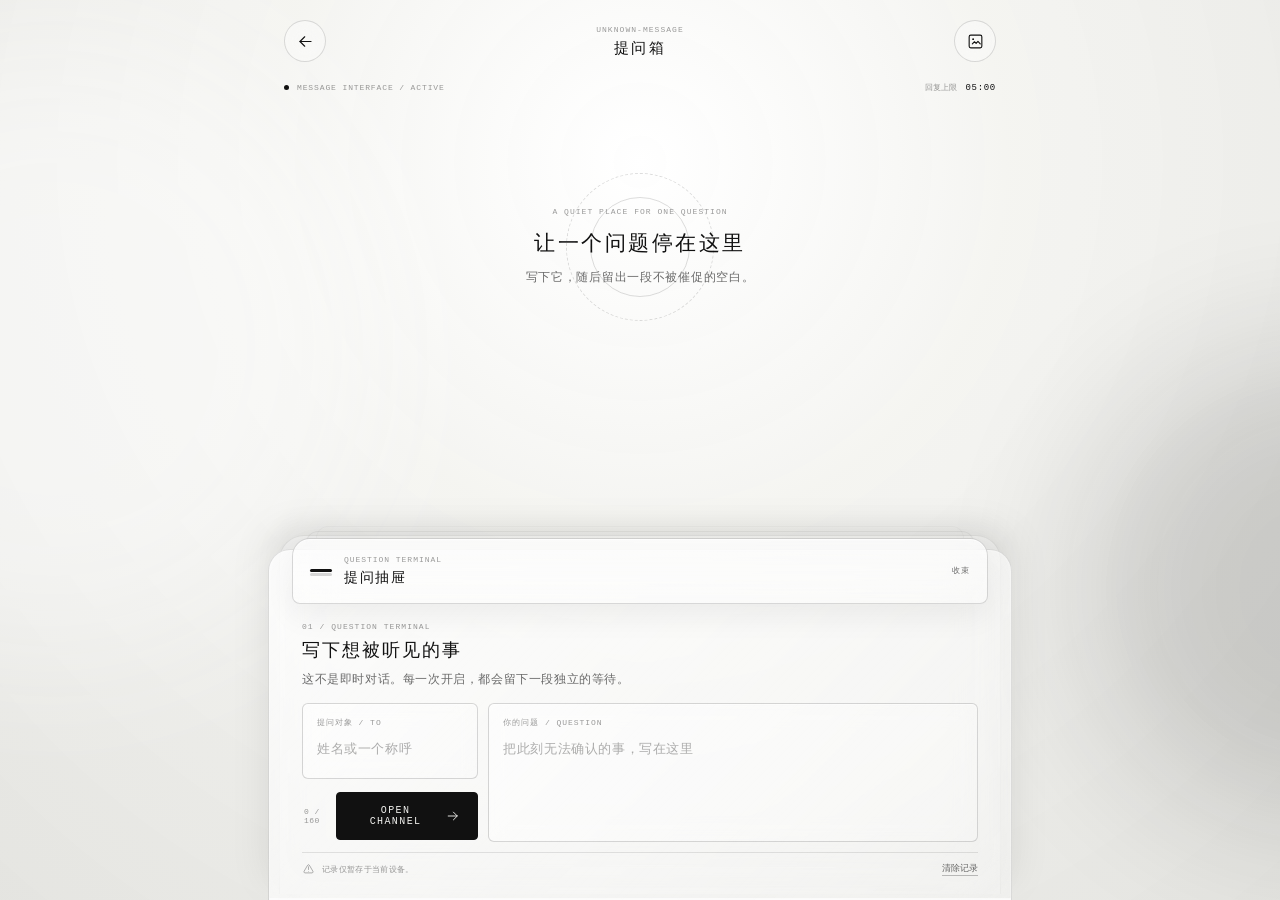
==== commit c462567a: "更新css" ====
--- a/pages/question.html
+++ b/pages/question.html
@@ -1,3 +1,4 @@
+
 <!DOCTYPE html>
 <html lang="zh-CN">
 <head>
@@ -14,10 +15,11 @@
 
   <link rel="stylesheet" href="../css/base.css" />
   <link rel="stylesheet" href="../css/question.css" />
+  <link rel="stylesheet" href="../css/question-layout.css" />
 </head>
 
 <body>
-  <main class="question-page" id="questionPage">
+  <main class="question-page is-drawer-open" id="questionPage">
     <div class="question-grain" aria-hidden="true"></div>
     <div class="question-ambient ambient-one" aria-hidden="true"></div>
     <div class="question-ambient ambient-two" aria-hidden="true"></div>
@@ -111,93 +113,115 @@
       <div class="message-list" id="messageList"></div>
     </section>
 
-    <section class="composer-panel" id="composerPanel">
-      <div class="composer-intro">
-        <span class="composer-index">01 / QUESTION TERMINAL</span>
-        <strong>写下想被听见的事</strong>
-        <p>这不是即时对话。每一次开启，都会留下一段独立的等待。</p>
-      </div>
-
-      <form class="question-form" id="questionForm">
-        <label class="field-group field-recipient">
-          <span class="field-label">提问对象 / TO</span>
-          <input
-            id="recipientInput"
-            name="recipient"
-            type="text"
-            maxlength="24"
-            autocomplete="off"
-            placeholder="姓名或一个称呼"
-          />
-        </label>
-
-        <label class="field-group field-question">
-          <span class="field-label">你的问题 / QUESTION</span>
-          <textarea
-            id="questionInput"
-            name="question"
-            rows="4"
-            maxlength="160"
-            placeholder="把此刻无法确认的事，写在这里"
-          ></textarea>
-        </label>
-
-        <div class="form-bottom">
-          <span class="character-count" id="characterCount">0 / 160</span>
-
-          <button class="send-button" id="sendButton" type="submit">
-            <span>OPEN CHANNEL</span>
-            <svg
-              viewBox="0 0 24 24"
-              fill="none"
-              xmlns="http://www.w3.org/2000/svg"
-              aria-hidden="true"
-            >
-              <path
-                d="M5 12H19"
-                stroke="currentColor"
-                stroke-width="1.4"
-                stroke-linecap="round"
-              />
-              <path
-                d="M13 6L19 12L13 18"
-                stroke="currentColor"
-                stroke-width="1.4"
-                stroke-linecap="round"
-                stroke-linejoin="round"
-              />
-            </svg>
+    <section class="composer-panel" id="composerPanel" aria-label="提问终端">
+      <div class="composer-drawer-top">
+        <div class="composer-drawer-layer composer-drawer-layer-one" aria-hidden="true"></div>
+        <div class="composer-drawer-layer composer-drawer-layer-two" aria-hidden="true"></div>
+
+        <button
+          class="drawer-toggle"
+          id="drawerToggle"
+          type="button"
+          aria-expanded="true"
+          aria-controls="questionForm"
+        >
+          <span class="drawer-handle" aria-hidden="true"></span>
+          <span class="drawer-toggle-copy">
+            <span>QUESTION TERMINAL</span>
+            <strong>提问抽屉</strong>
+          </span>
+          <span class="drawer-toggle-state">收束</span>
+        </button>
+      </div>
+
+      <div class="composer-drawer-content">
+        <div class="composer-intro">
+          <span class="composer-index">01 / QUESTION TERMINAL</span>
+          <strong>写下想被听见的事</strong>
+          <p>这不是即时对话。每一次开启，都会留下一段独立的等待。</p>
+        </div>
+
+        <form class="question-form" id="questionForm">
+          <label class="field-group field-recipient">
+            <span class="field-label">提问对象 / TO</span>
+            <input
+              id="recipientInput"
+              name="recipient"
+              type="text"
+              maxlength="24"
+              autocomplete="off"
+              placeholder="姓名或一个称呼"
+            />
+          </label>
+
+          <label class="field-group field-question">
+            <span class="field-label">你的问题 / QUESTION</span>
+            <textarea
+              id="questionInput"
+              name="question"
+              rows="4"
+              maxlength="160"
+              placeholder="把此刻无法确认的事，写在这里"
+            ></textarea>
+          </label>
+
+          <div class="form-bottom">
+            <span class="character-count" id="characterCount">0 / 160</span>
+
+            <button class="send-button" id="sendButton" type="submit">
+              <span>OPEN CHANNEL</span>
+              <svg
+                viewBox="0 0 24 24"
+                fill="none"
+                xmlns="http://www.w3.org/2000/svg"
+                aria-hidden="true"
+              >
+                <path
+                  d="M5 12H19"
+                  stroke="currentColor"
+                  stroke-width="1.4"
+                  stroke-linecap="round"
+                />
+                <path
+                  d="M13 6L19 12L13 18"
+                  stroke="currentColor"
+                  stroke-width="1.4"
+                  stroke-linecap="round"
+                  stroke-linejoin="round"
+                />
+              </svg>
+            </button>
+          </div>
+        </form>
+
+        <div class="record-notice">
+          <svg
+            viewBox="0 0 24 24"
+            fill="none"
+            xmlns="http://www.w3.org/2000/svg"
+            aria-hidden="true"
+          >
+            <path
+              d="M12 7V12"
+              stroke="currentColor"
+              stroke-width="1.4"
+              stroke-linecap="round"
+            />
+            <circle cx="12" cy="16" r="0.8" fill="currentColor" />
+            <path
+              d="M10.3 4.2L3.9 15.2C3.1 16.6 4.1 18.3 5.7 18.3H18.3C19.9 18.3 20.9 16.6 20.1 15.2L13.7 4.2C12.9 2.9 11.1 2.9 10.3 4.2Z"
+              stroke="currentColor"
+              stroke-width="1.4"
+              stroke-linejoin="round"
+            />
+          </svg>
+
+          <span>记录仅暂存于当前设备。</span>
+
+          <button id="clearHistoryButton" type="button">
+            清除记录
           </button>
         </div>
-      </form>
-
-      <div class="record-notice">
-        <svg
-          viewBox="0 0 24 24"
-          fill="none"
-          xmlns="http://www.w3.org/2000/svg"
-          aria-hidden="true"
-        >
-          <path
-            d="M12 7V12"
-            stroke="currentColor"
-            stroke-width="1.4"
-            stroke-linecap="round"
-          />
-          <circle cx="12" cy="16" r="0.8" fill="currentColor" />
-          <path
-            d="M10.3 4.2L3.9 15.2C3.1 16.6 4.1 18.3 5.7 18.3H18.3C19.9 18.3 20.9 16.6 20.1 15.2L13.7 4.2C12.9 2.9 11.1 2.9 10.3 4.2Z"
-            stroke="currentColor"
-            stroke-width="1.4"
-            stroke-linejoin="round"
-          />
-        </svg>
-
-        <span>记录仅暂存于当前设备。</span>
-
-        <button id="clearHistoryButton" type="button">
-          清除记录
-        </button>
       </div>
     </section>
 
@@ -249,6 +273,40 @@
   </main>
 
   <script type="module" src="../js/question.js"></script>
+
+  <script>
+    (() => {
+      const questionPage = document.getElementById("questionPage");
+      const drawerToggle = document.getElementById("drawerToggle");
+
+      if (!questionPage || !drawerToggle) {
+        return;
+      }
+
+      const updateDrawer = () => {
+        const isOpen = questionPage.classList.contains("is-drawer-open");
+
+        drawerToggle.setAttribute("aria-expanded", String(isOpen));
+
+        const state = drawerToggle.querySelector(".drawer-toggle-state");
+
+        if (state) {
+          state.textContent = isOpen ? "收束" : "展开";
+        }
+      };
+
+      drawerToggle.addEventListener("click", () => {
+        if (questionPage.classList.contains("is-waiting")) {
+          return;
+        }
+
+        questionPage.classList.toggle("is-drawer-open");
+        updateDrawer();
+      });
+
+      updateDrawer();
+    })();
+  </script>
 </body>
 </html>
 
--- a/css/question.css
+++ b/css/question.css
@@ -273,8 +273,10 @@
   display: flex;
   flex-direction: column;
   width: 100%;
-  animation: message-enter 0.54s cubic-bezier(0.2, 0.8, 0.2, 1) both;
-}
+  transform-origin: center bottom;
+  animation: message-float-in 0.72s cubic-bezier(0.18, 0.78, 0.18, 1) both;
+}
+
 
 .message-block.is-question {
   align-items: flex-end;
@@ -345,6 +347,11 @@
   backdrop-filter: blur(20px);
   -webkit-backdrop-filter: blur(20px);
 }
+.is-response .received-message-card {
+  transform-origin: left bottom;
+  animation: received-float-surface 0.86s cubic-bezier(0.18, 0.78, 0.18, 1) both;
+}
+
 
 .received-card-header,
 .received-card-footer {
@@ -700,8 +707,9 @@
 /* 回讯显现动画 */
 
 .is-receiving .received-message-card {
-  animation: received-card-arrival 1.05s cubic-bezier(0.18, 0.78, 0.18, 1) both;
-}
+  animation: received-card-arrival 1.12s cubic-bezier(0.18, 0.78, 0.18, 1) both;
+}
+
 
 .is-receiving .received-card-content {
   animation: received-content-arrival 0.75s ease 0.36s both;
@@ -942,7 +950,7 @@
 }
 
 .question-page.is-waiting .composer-panel {
-  opacity: 0.54;
+  display: none;
 }
 
 /* 导出弹窗 */
@@ -1125,17 +1133,25 @@
   }
 }
 
-@keyframes message-enter {
-  from {
+@keyframes message-float-in {
+  0% {
     opacity: 0;
-    transform: translateY(12px);
-  }
-
-  to {
+    filter: blur(10px);
+    transform: translateY(22px) scale(0.982);
+  }
+
+  42% {
+    opacity: 0.72;
+    filter: blur(3px);
+  }
+
+  100% {
     opacity: 1;
-    transform: translateY(0);
-  }
-}
+    filter: blur(0);
+    transform: translateY(0) scale(1);
+  }
+}
+
 
 @keyframes received-card-arrival {
   0% {
@@ -1156,6 +1172,33 @@
   }
 }
 
+@keyframes received-float-surface {
+  0% {
+    opacity: 0;
+    filter: blur(12px);
+    transform: translateY(26px) scale(0.965);
+    box-shadow:
+      0 4px 14px rgba(17, 17, 17, 0),
+      inset 0 1px 0 rgba(255, 255, 255, 0.2);
+  }
+
+  48% {
+    opacity: 0.74;
+    filter: blur(3px);
+    transform: translateY(7px) scale(0.99);
+  }
+
+  100% {
+    opacity: 1;
+    filter: blur(0);
+    transform: translateY(0) scale(1);
+    box-shadow:
+      0 18px 44px rgba(17, 17, 17, 0.06),
+      inset 0 1px 0 rgba(255, 255, 255, 0.62);
+  }
+}
+
+
 @keyframes received-content-arrival {
   from {
     opacity: 0;
--- a/css/question-layout.css
+++ b/css/question-layout.css
@@ -0,0 +1,469 @@
+/* =========================================================
+   未读信号提问箱：固定三层布局覆盖
+   顶部固定 / 中部独立滚动 / 底部提问抽屉固定
+   ========================================================= */
+
+html,
+body {
+  width: 100%;
+  min-height: 100%;
+  overflow: hidden;
+}
+
+body {
+  overscroll-behavior: none;
+}
+
+.question-page {
+  position: relative;
+  display: grid;
+  grid-template-rows: auto auto minmax(0, 1fr) auto;
+  width: 100%;
+  height: 100svh;
+  min-height: 100svh;
+  max-height: 100svh;
+  overflow: hidden;
+  isolation: isolate;
+}
+
+/* 顶部导航与状态栏固定在页面顶部 */
+
+.question-header,
+.session-meta,
+.conversation-area,
+.composer-panel {
+  position: relative;
+  z-index: 2;
+  width: min(100%, 760px);
+  margin-right: auto;
+  margin-left: auto;
+}
+
+.question-header {
+  grid-row: 1;
+  width: min(100%, 760px);
+  padding-top: max(20px, env(safe-area-inset-top));
+  padding-right: 24px;
+  padding-left: 24px;
+}
+
+.session-meta {
+  grid-row: 2;
+  width: min(100%, 760px);
+  padding-top: 20px;
+  padding-right: 24px;
+  padding-bottom: 12px;
+  padding-left: 24px;
+}
+
+/* 中部聊天区域是唯一纵向滚动容器 */
+
+.conversation-area {
+  grid-row: 3;
+  width: min(100%, 760px);
+  min-height: 0;
+  padding: 12px 24px 28px;
+  overflow-x: hidden;
+  overflow-y: auto;
+  overscroll-behavior: contain;
+  scrollbar-width: none;
+  -webkit-overflow-scrolling: touch;
+}
+
+.conversation-area::-webkit-scrollbar {
+  display: none;
+}
+
+.message-list {
+  min-height: 100%;
+  padding-top: 8px;
+  padding-bottom: 16px;
+}
+
+/* 空状态固定处于聊天区域中央，而非页面中央 */
+
+.empty-conversation {
+  min-height: 100%;
+  padding-top: 36px;
+  padding-bottom: 36px;
+}
+
+.question-page:not(.is-pristine) .empty-conversation {
+  display: none;
+}
+
+.question-page.is-pristine .conversation-area {
+  display: grid;
+  min-height: 0;
+  place-items: stretch;
+}
+
+.question-page.is-pristine .empty-conversation {
+  min-height: 100%;
+}
+
+.question-page.is-pristine .composer-panel {
+  width: min(100%, 760px);
+  margin: 0 auto;
+  padding: 0 24px max(12px, env(safe-area-inset-bottom));
+  border: 0;
+  border-radius: 0;
+  background: transparent;
+  box-shadow: none;
+  backdrop-filter: none;
+  -webkit-backdrop-filter: none;
+}
+
+.question-page.is-pristine .composer-intro {
+  align-items: flex-start;
+  text-align: left;
+}
+
+.question-page.is-pristine .composer-intro strong {
+  font-size: 18px;
+}
+
+/* =========================================================
+   底部提问抽屉
+   ========================================================= */
+
+.composer-panel {
+  grid-row: 4;
+  align-self: end;
+  width: min(100%, 760px);
+  max-height: min(68svh, 620px);
+  margin: 0 auto;
+  padding: 0 24px max(12px, env(safe-area-inset-bottom));
+  overflow: visible;
+  border: 0;
+  background: transparent;
+  box-shadow: none;
+  transition: max-height 0.38s cubic-bezier(0.22, 0.8, 0.22, 1);
+}
+
+.composer-panel::before {
+  position: absolute;
+  right: 8px;
+  bottom: 0;
+  left: 8px;
+  z-index: -1;
+  height: calc(100% - 12px);
+  content: "";
+  border: 1px solid rgba(17, 17, 17, 0.12);
+  border-bottom: 0;
+  border-radius: 22px 22px 0 0;
+  background:
+    linear-gradient(
+      135deg,
+      rgba(255, 255, 255, 0.76),
+      rgba(255, 255, 255, 0.3)
+    );
+  box-shadow:
+    0 -18px 42px rgba(17, 17, 17, 0.08),
+    0 -2px 0 rgba(255, 255, 255, 0.64) inset,
+    0 0 0 1px rgba(255, 255, 255, 0.24) inset;
+  backdrop-filter: blur(24px);
+  -webkit-backdrop-filter: blur(24px);
+}
+
+.composer-panel::after {
+  position: absolute;
+  right: 19px;
+  bottom: 6px;
+  left: 19px;
+  z-index: -2;
+  height: calc(100% - 4px);
+  content: "";
+  border: 1px solid rgba(17, 17, 17, 0.08);
+  border-bottom: 0;
+  border-radius: 25px 25px 0 0;
+  background: rgba(255, 255, 255, 0.16);
+  box-shadow: 0 -10px 28px rgba(17, 17, 17, 0.05);
+}
+
+.composer-drawer-top {
+  position: relative;
+  z-index: 2;
+  margin: 0 8px;
+}
+
+.composer-drawer-layer {
+  position: absolute;
+  right: 14px;
+  left: 14px;
+  height: 12px;
+  border: 1px solid rgba(17, 17, 17, 0.1);
+  border-bottom: 0;
+  border-radius: 18px 18px 0 0;
+  pointer-events: none;
+}
+
+.composer-drawer-layer-one {
+  top: -7px;
+  opacity: 0.55;
+}
+
+.composer-drawer-layer-two {
+  top: -12px;
+  right: 24px;
+  left: 24px;
+  opacity: 0.28;
+}
+
+.drawer-toggle {
+  position: relative;
+  display: grid;
+  grid-template-columns: 34px 1fr auto;
+  align-items: center;
+  width: 100%;
+  min-height: 66px;
+  padding: 11px 17px;
+  overflow: hidden;
+  border: 1px solid rgba(17, 17, 17, 0.16);
+  border-radius: 18px 18px 8px 8px;
+  color: var(--ink);
+  background:
+    linear-gradient(
+      180deg,
+      rgba(255, 255, 255, 0.72),
+      rgba(255, 255, 255, 0.28)
+    );
+  box-shadow:
+    0 1px 0 rgba(255, 255, 255, 0.85) inset,
+    0 12px 30px rgba(17, 17, 17, 0.06);
+  cursor: pointer;
+  backdrop-filter: blur(20px);
+  -webkit-backdrop-filter: blur(20px);
+  transition:
+    border-color 0.25s ease,
+    background 0.25s ease,
+    transform 0.25s ease;
+}
+
+.drawer-toggle:hover,
+.drawer-toggle:focus-visible {
+  border-color: rgba(17, 17, 17, 0.44);
+  outline: none;
+  background: rgba(255, 255, 255, 0.7);
+  transform: translateY(-1px);
+}
+
+.drawer-handle {
+  display: block;
+  width: 22px;
+  height: 3px;
+  border-radius: 99px;
+  background: var(--ink);
+  box-shadow: 0 4px 0 rgba(17, 17, 17, 0.16);
+  transition: transform 0.3s ease;
+}
+
+.drawer-toggle-copy {
+  display: flex;
+  flex-direction: column;
+  align-items: flex-start;
+  gap: 5px;
+  min-width: 0;
+}
+
+.drawer-toggle-copy span,
+.drawer-toggle-state {
+  color: var(--ink-muted);
+  font-family: var(--font-mono);
+  font-size: 8px;
+  letter-spacing: 0.12em;
+}
+
+.drawer-toggle-copy strong {
+  font-size: 14px;
+  font-weight: 500;
+  letter-spacing: 0.12em;
+}
+
+.drawer-toggle-state {
+  padding-left: 12px;
+  color: var(--ink-soft);
+}
+
+.composer-drawer-content {
+  display: grid;
+  grid-template-rows: 1fr;
+  max-height: 510px;
+  padding: 18px 18px 12px;
+  overflow: hidden;
+  opacity: 1;
+  transform: translateY(0);
+  transition:
+    max-height 0.38s cubic-bezier(0.22, 0.8, 0.22, 1),
+    padding 0.38s cubic-bezier(0.22, 0.8, 0.22, 1),
+    opacity 0.2s ease,
+    transform 0.32s ease;
+}
+
+/* 收束后的抽屉仅保留控制按钮 */
+
+.question-page:not(.is-drawer-open) .composer-panel {
+  max-height: 82px;
+}
+
+.question-page:not(.is-drawer-open) .composer-drawer-content {
+  max-height: 0;
+  padding-top: 0;
+  padding-bottom: 0;
+  opacity: 0;
+  pointer-events: none;
+  transform: translateY(10px);
+}
+
+.question-page:not(.is-drawer-open) .drawer-handle {
+  transform: rotate(180deg);
+}
+
+/* 等待状态必须彻底隐藏提问抽屉 */
+
+.question-page.is-waiting .composer-panel {
+  display: none;
+}
+
+/* 保持原表单的终端式结构，避免聊天输入框视觉 */
+
+.composer-intro {
+  gap: 7px;
+  margin-bottom: 14px;
+}
+
+.composer-intro strong {
+  font-size: 18px;
+}
+
+.question-form {
+  grid-template-columns: minmax(130px, 0.36fr) 1fr;
+}
+
+.field-group {
+  border-color: rgba(17, 17, 17, 0.16);
+  border-radius: 6px;
+  background:
+    linear-gradient(
+      135deg,
+      rgba(255, 255, 255, 0.58),
+      rgba(255, 255, 255, 0.22)
+    );
+  backdrop-filter: blur(10px);
+  -webkit-backdrop-filter: blur(10px);
+}
+
+.field-group:focus-within {
+  border-color: rgba(17, 17, 17, 0.5);
+  background: rgba(255, 255, 255, 0.72);
+}
+
+.send-button {
+  border-radius: 4px;
+}
+
+.record-notice {
+  margin-top: 10px;
+  padding-top: 9px;
+  border-top: 1px solid rgba(17, 17, 17, 0.1);
+}
+
+/* =========================================================
+   小屏幕适配
+   ========================================================= */
+
+@media (max-width: 560px) {
+  .question-header {
+    padding-right: 18px;
+    padding-left: 18px;
+  }
+
+  .session-meta {
+    padding-right: 20px;
+    padding-left: 20px;
+  }
+
+  .conversation-area {
+    padding-right: 20px;
+    padding-bottom: 22px;
+    padding-left: 20px;
+  }
+
+  .composer-panel,
+  .question-page.is-pristine .composer-panel {
+    padding-right: 20px;
+    padding-left: 20px;
+  }
+
+  .composer-drawer-content {
+    max-height: 560px;
+    padding-right: 14px;
+    padding-left: 14px;
+  }
+
+  .question-form {
+    grid-template-columns: 1fr;
+  }
+
+  .field-question {
+    grid-row: auto;
+    min-height: 122px;
+  }
+
+  .field-question textarea {
+    min-height: 72px;
+  }
+
+  .form-bottom {
+    min-height: 48px;
+  }
+
+  .drawer-toggle {
+    min-height: 62px;
+    padding-right: 14px;
+    padding-left: 14px;
+  }
+
+  .drawer-toggle-copy strong {
+    font-size: 13px;
+  }
+
+  .empty-conversation h1 {
+    font-size: 19px;
+  }
+}
+
+@media (max-width: 390px) {
+  .drawer-toggle {
+    grid-template-columns: 28px 1fr auto;
+  }
+
+  .drawer-toggle-copy span,
+  .drawer-toggle-state {
+    font-size: 7px;
+  }
+
+  .drawer-toggle-copy strong {
+    font-size: 12px;
+  }
+
+  .composer-drawer-content {
+    padding-right: 12px;
+    padding-left: 12px;
+  }
+
+  .record-notice {
+    font-size: 7px;
+  }
+}
+
+/* 减少动态效果偏好 */
+
+@media (prefers-reduced-motion: reduce) {
+  .composer-panel,
+  .composer-drawer-content,
+  .drawer-toggle,
+  .drawer-handle {
+    transition: none;
+  }
+}
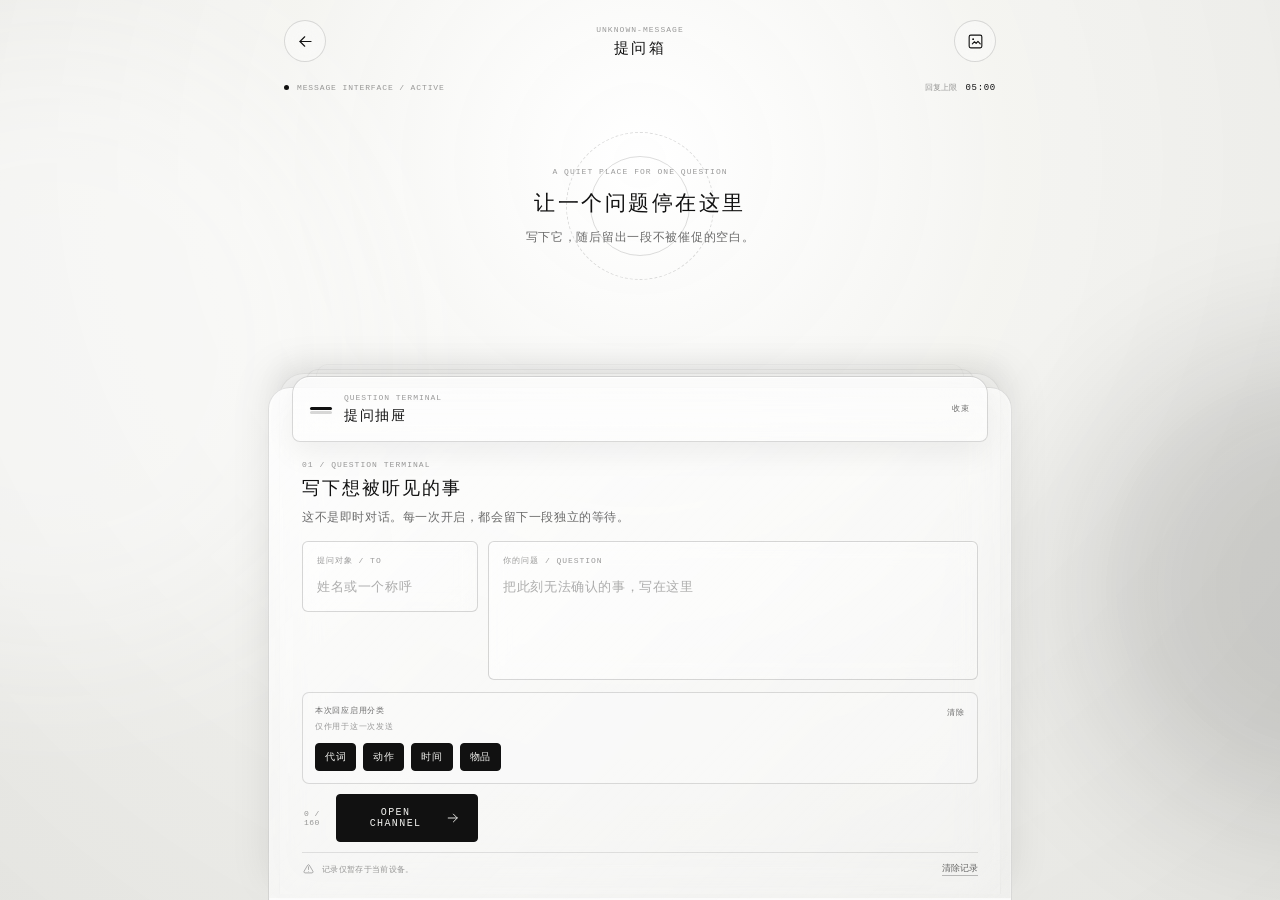
==== commit 1fc98c39: "分类，设置" ====
--- a/pages/question.html
+++ b/pages/question.html
@@ -165,6 +165,41 @@
             ></textarea>
           </label>
 
+          <div
+  class="response-category-picker"
+  id="responseCategoryPicker"
+  aria-labelledby="responseCategoryTitle"
+>
+  <div class="response-category-picker-header">
+    <div>
+      <span id="responseCategoryTitle">本次回应启用分类</span>
+      <small>仅作用于这一次发送</small>
+    </div>
+
+    <button
+      class="category-select-all-button"
+      id="selectAllCategoriesButton"
+      type="button"
+    >
+      全选
+    </button>
+  </div>
+
+  <div
+    class="response-category-options"
+    id="responseCategoryOptions"
+    aria-live="polite"
+  ></div>
+
+  <p
+    class="response-category-warning is-hidden"
+    id="responseCategoryWarning"
+  >
+    请至少保留一个字卡分类。
+  </p>
+</div>
+
+
           <div class="form-bottom">
             <span class="character-count" id="characterCount">0 / 160</span>
 
--- a/css/question-layout.css
+++ b/css/question-layout.css
@@ -467,3 +467,120 @@
     transition: none;
   }
 }
+/* =========================================================
+   本次回应分类选择
+   ========================================================= */
+
+.response-category-picker {
+  grid-column: 1 / -1;
+  margin-top: 2px;
+  padding: 12px;
+  border: 1px solid rgba(17, 17, 17, 0.14);
+  border-radius: 7px;
+  background: rgba(255, 255, 255, 0.24);
+}
+
+.response-category-picker-header {
+  display: flex;
+  align-items: flex-start;
+  justify-content: space-between;
+  gap: 14px;
+}
+
+.response-category-picker-header > div {
+  display: flex;
+  flex-direction: column;
+  gap: 5px;
+}
+
+.response-category-picker-header span,
+.response-category-picker-header small,
+.response-category-warning {
+  font-family: var(--font-mono);
+  font-size: 8px;
+  letter-spacing: 0.09em;
+}
+
+.response-category-picker-header span {
+  color: var(--ink-soft);
+}
+
+.response-category-picker-header small,
+.response-category-warning {
+  color: var(--ink-muted);
+}
+
+.category-select-all-button {
+  padding: 2px 0;
+  color: var(--ink-soft);
+  background: transparent;
+  font-family: var(--font-mono);
+  font-size: 8px;
+  letter-spacing: 0.1em;
+  cursor: pointer;
+}
+
+.category-select-all-button:hover,
+.category-select-all-button:focus-visible {
+  color: var(--ink);
+  outline: none;
+}
+
+.response-category-options {
+  display: flex;
+  flex-wrap: wrap;
+  gap: 7px;
+  margin-top: 11px;
+}
+
+.response-category-option {
+  position: relative;
+  display: inline-flex;
+}
+
+.response-category-option input {
+  position: absolute;
+  width: 1px;
+  height: 1px;
+  opacity: 0;
+}
+
+.response-category-option span {
+  display: inline-flex;
+  align-items: center;
+  min-height: 28px;
+  padding: 0 9px;
+  border: 1px solid rgba(17, 17, 17, 0.16);
+  border-radius: 4px;
+  color: var(--ink-soft);
+  background: rgba(255, 255, 255, 0.24);
+  font-size: 10px;
+  letter-spacing: 0.06em;
+  cursor: pointer;
+  transition:
+    color 0.2s ease,
+    border-color 0.2s ease,
+    background 0.2s ease;
+}
+
+.response-category-option input:checked + span {
+  border-color: var(--ink);
+  color: var(--paper);
+  background: var(--ink);
+}
+
+.response-category-option input:focus-visible + span {
+  outline: 2px solid var(--ink);
+  outline-offset: 2px;
+}
+
+.response-category-warning {
+  margin: 10px 0 0;
+  color: rgba(17, 17, 17, 0.7);
+}
+
+@media (max-width: 560px) {
+  .response-category-picker {
+    padding: 11px;
+  }
+}
